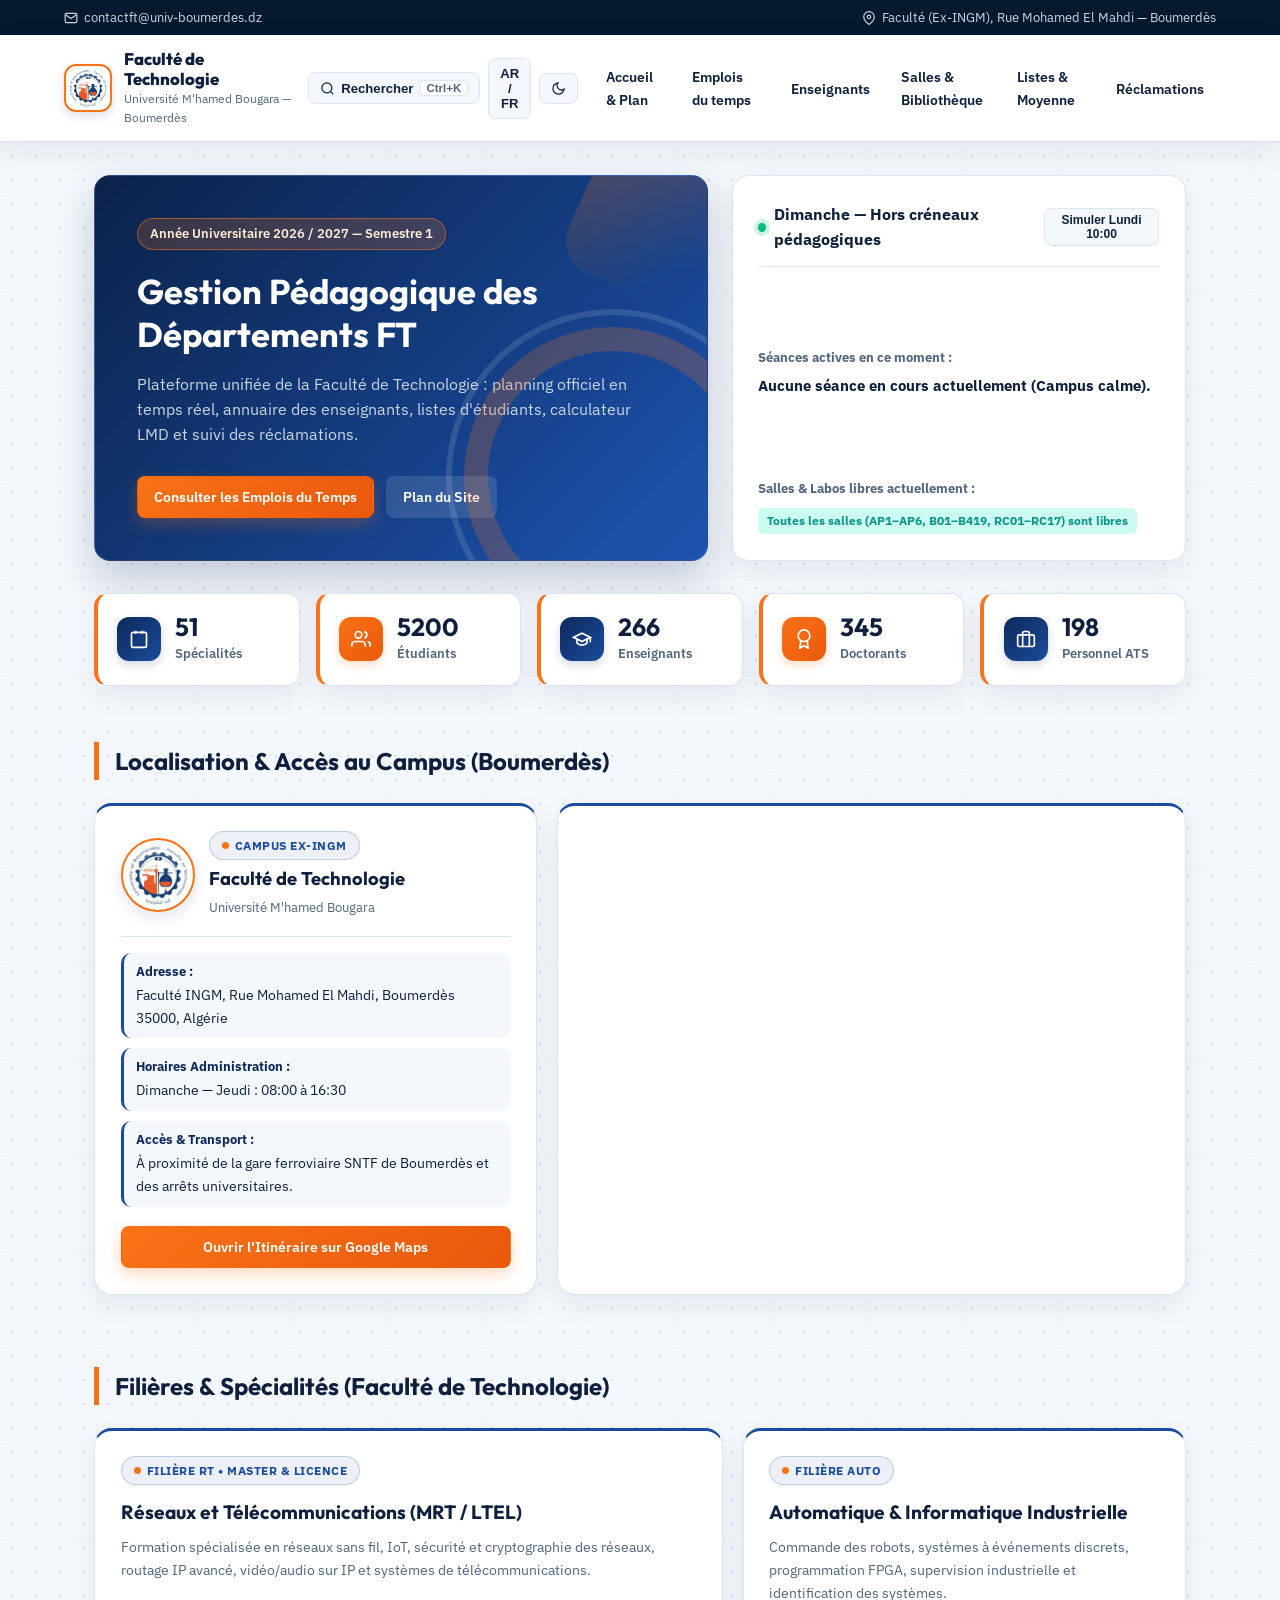
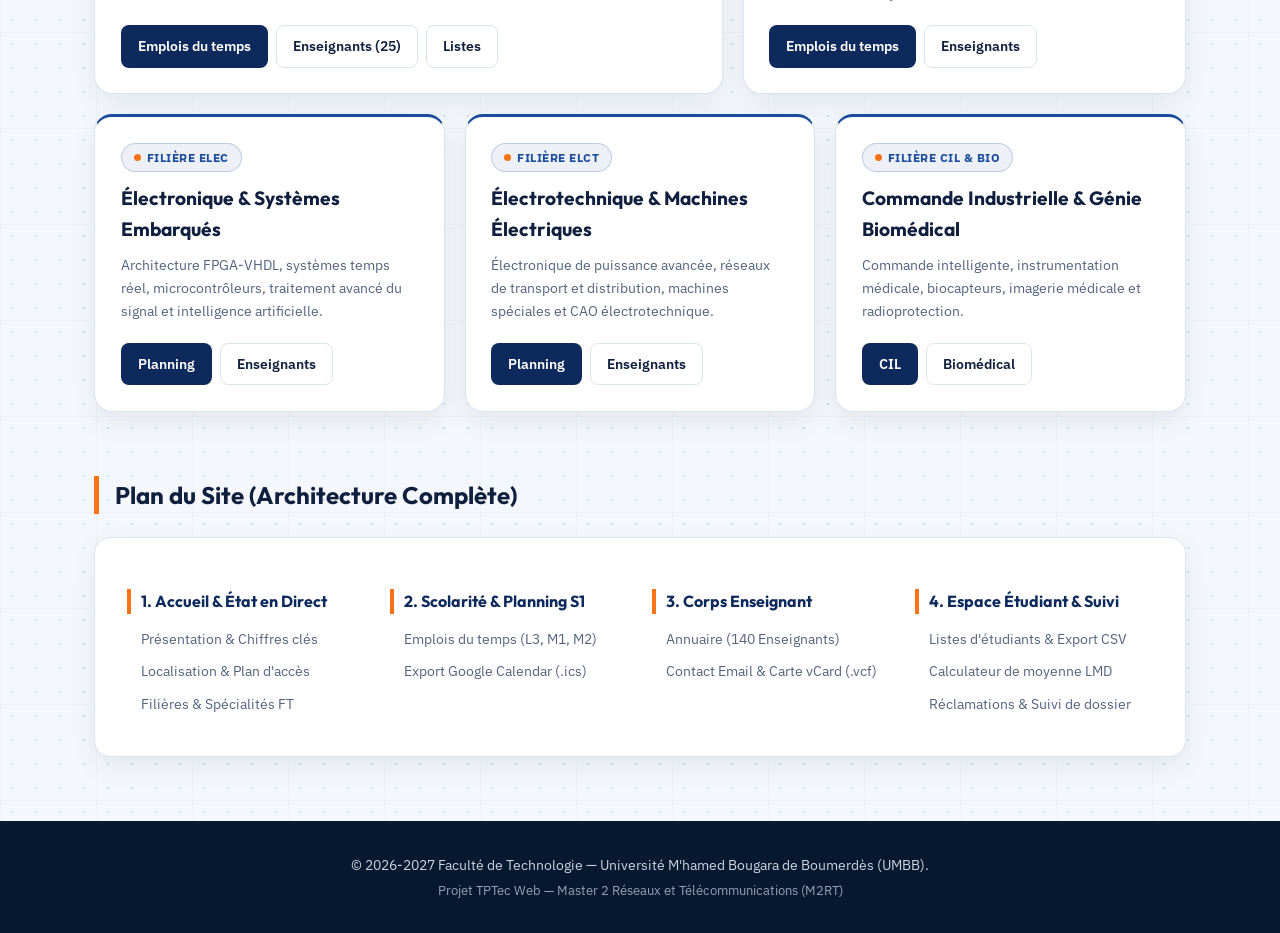
==== index.html @ e0165895 "Add files via upload" ====
<!DOCTYPE html>
<html lang="fr" dir="ltr">
<head>
    <meta charset="UTF-8">
    <meta name="viewport" content="width=device-width, initial-scale=1.0">
    <title>Faculté de Technologie — UMBB | Portail des Départements</title>
    <link rel="stylesheet" href="css/style.css">
    <link rel="icon" type="image/jpeg" href="img/logo-ft.jpg">
</head>
<body>

    <!-- الشريط العلوي -->
    <div class="top-bar">
        <span class="top-bar-item">
            <svg width="14" height="14" viewBox="0 0 24 24" fill="none" stroke="currentColor" stroke-width="2"><path d="M4 4h16c1.1 0 2 .9 2 2v12c0 1.1-.9 2-2 2H4c-1.1 0-2-.9-2-2V6c0-1.1.9-2 2-2z"/><polyline points="22,6 12,13 2,6"/></svg>
            contactft@univ-boumerdes.dz
        </span>
        <span class="top-bar-item">
            <svg width="14" height="14" viewBox="0 0 24 24" fill="none" stroke="currentColor" stroke-width="2"><path d="M21 10c0 7-9 13-9 13s-9-6-9-13a9 9 0 0 1 18 0z"/><circle cx="12" cy="10" r="3"/></svg>
            Faculté (Ex-INGM), Rue Mohamed El Mahdi — Boumerdès
        </span>
    </div>

    <!-- شريط التنقل -->
    <header>
        <nav class="navbar">
            <a href="index.html" class="logo">
                <div class="logo-emblem">
                    <img src="img/logo-ft.jpg" onerror="this.onerror=null;this.src='img/logo-ft.png';" alt="Logo Faculté de Technologie UMBB">
                </div>
                <div class="logo-text-wrap">
                    <span class="logo-title" data-i18n="facultyName">Faculté de Technologie</span>
                    <span class="logo-sub">Université M'hamed Bougara — Boumerdès</span>
                </div>
            </a>

            <div class="nav-actions">
                <button id="openSearchBtn" class="icon-btn" title="Recherche globale">
                    <svg width="15" height="15" viewBox="0 0 24 24" fill="none" stroke="currentColor" stroke-width="2"><circle cx="11" cy="11" r="8"/><line x1="21" y1="21" x2="16.65" y2="16.65"/></svg>
                    <span data-i18n="searchBtn">Rechercher</span>
                    <span class="kbd-hint">Ctrl+K</span>
                </button>
                <button id="langToggle" class="icon-btn">AR / FR</button>
                <button id="themeToggle" class="icon-btn" aria-label="Thème">
                    <svg width="15" height="15" viewBox="0 0 24 24" fill="none" stroke="currentColor" stroke-width="2"><path d="M21 12.79A9 9 0 1 1 11.21 3 7 7 0 0 0 21 12.79z"/></svg>
                </button>
                <button id="burgerBtn" class="burger-btn" aria-label="Menu">
                    <svg width="20" height="20" viewBox="0 0 24 24" fill="none" stroke="currentColor" stroke-width="2"><line x1="3" y1="12" x2="21" y2="12"/><line x1="3" y1="6" x2="21" y2="6"/><line x1="3" y1="18" x2="21" y2="18"/></svg>
                </button>
            </div>

            <ul class="nav-links" id="navLinks">
                <li><a href="index.html">Accueil & Plan</a></li>
                <li><a href="emplois.html">Emplois du temps</a></li>
                <li><a href="enseignants.html">Enseignants</a></li>
                <li><a href="campus.html">Salles & Bibliothèque</a></li>
                <li><a href="etudiants.html">Listes & Moyenne</a></li>
                <li><a href="reclamation.html">Réclamations</a></li>
            </ul>
        </nav>
    </header>

    <!-- الواجهة الرئيسية غير المتماثلة + لوحة القاعات الفارغة والحصص الجارية -->
    <section class="hero-section">
        <div class="hero-main">
            <div>
                <span class="hero-tag" data-i18n="heroYear">Année Universitaire 2026 / 2027 — Semestre 1</span>
                <h1 data-i18n="heroTitle">Gestion Pédagogique des Départements FT</h1>
                <p data-i18n="heroDesc">Plateforme unifiée de la Faculté de Technologie : planning officiel en temps réel, annuaire des enseignants, listes d'étudiants, calculateur LMD et suivi des réclamations.</p>
            </div>
            <div class="hero-cta-group">
                <a href="emplois.html" class="btn btn-accent" data-i18n="ctaSchedule">Consulter les Emplois du Temps</a>
                <a href="#plan-site" class="btn" style="background: rgba(255,255,255,0.12);" data-i18n="ctaSitemap">Plan du Site</a>
            </div>
        </div>

        <!-- لوحة الحالة الذكية المستخرجة من data.js -->
        <aside class="live-panel">
            <div class="live-header">
                <span style="font-weight: 700; display: flex; align-items: center; gap: 8px;">
                    <span class="live-dot"></span>
                    <span id="liveTimeLabel">État du Campus en Direct</span>
                </span>
                <button id="simulateTimeBtn" class="icon-btn" style="font-size: 0.75rem; padding: 4px 8px;">Simuler Lundi 10:00</button>
            </div>

            <div>
                <span style="font-size: 0.8rem; color: var(--text-muted); font-weight: 700;" data-i18n="liveActiveClasses">Séances actives en ce moment :</span>
                <p id="activeClassesSummary" style="font-weight: 700; font-size: 0.95rem; margin-top: 3px;">Chargement...</p>
            </div>

            <div>
                <span style="font-size: 0.8rem; color: var(--text-muted); font-weight: 700;" data-i18n="liveFreeRooms">Salles & Labos libres actuellement :</span>
                <div class="live-rooms-list" id="freeRoomsContainer"></div>
            </div>
        </aside>
    </section>

    <!-- إحصائيات الكلية بعدّاد تصاعدي -->
    <section class="stats-grid">
        <div class="stat-card">
            <div class="stat-icon"><svg width="20" height="20" viewBox="0 0 24 24" fill="none" stroke="currentColor" stroke-width="2"><rect x="3" y="4" width="18" height="18" rx="2"/><line x1="16" y1="2" x2="16" y2="6"/><line x1="8" y1="2" x2="8" y2="6"/></svg></div>
            <div><h3 class="counter" data-target="51">0</h3><span data-i18n="statSpec">Spécialités</span></div>
        </div>
        <div class="stat-card">
            <div class="stat-icon"><svg width="20" height="20" viewBox="0 0 24 24" fill="none" stroke="currentColor" stroke-width="2"><path d="M17 21v-2a4 4 0 0 0-4-4H5a4 4 0 0 0-4 4v2"/><circle cx="9" cy="7" r="4"/><path d="M23 21v-2a4 4 0 0 0-3-3.87"/><path d="M16 3.13a4 4 0 0 1 0 7.75"/></svg></div>
            <div><h3 class="counter" data-target="5200">0</h3><span data-i18n="statStud">Étudiants</span></div>
        </div>
        <div class="stat-card">
            <div class="stat-icon"><svg width="20" height="20" viewBox="0 0 24 24" fill="none" stroke="currentColor" stroke-width="2"><path d="M22 10v6M2 10l10-5 10 5-10 5z"/><path d="M6 12v5c3 3 9 3 12 0v-5"/></svg></div>
            <div><h3 class="counter" data-target="266">0</h3><span data-i18n="statProf">Enseignants</span></div>
        </div>
        <div class="stat-card">
            <div class="stat-icon"><svg width="20" height="20" viewBox="0 0 24 24" fill="none" stroke="currentColor" stroke-width="2"><circle cx="12" cy="8" r="7"/><polyline points="8.21 13.89 7 23 12 20 17 23 15.79 13.88"/></svg></div>
            <div><h3 class="counter" data-target="345">0</h3><span data-i18n="statDoc">Doctorants</span></div>
        </div>
        <div class="stat-card">
            <div class="stat-icon"><svg width="20" height="20" viewBox="0 0 24 24" fill="none" stroke="currentColor" stroke-width="2"><rect x="2" y="7" width="20" height="14" rx="2"/><path d="M16 21V5a2 2 0 0 0-2-2h-4a2 2 0 0 0-2 2v16"/></svg></div>
            <div><h3 class="counter" data-target="198">0</h3><span data-i18n="statAts">Personnel ATS</span></div>
        </div>
    </section>

    <!-- الحاوية الرئيسية المنظمة -->
    <main class="container" id="departements" style="margin-top: 3.5rem;">

        <!-- 1. قسم الموقع الجغرافي والخريطة التفاعلية للكلية -->
        <h2 class="section-title" id="localisation">
            <span>Localisation & Accès au Campus (Boumerdès)</span>
        </h2>

        <div class="bento-grid campus-location-grid" style="margin-bottom: 4.5rem;">
            <!-- بطاقة الهوية والعنوان الرسمي -->
            <div class="bento-card span-5 campus-info-card">
                <div>
                    <div class="campus-brand-header">
                        <img src="img/logo-ft.jpg" onerror="this.onerror=null;this.src='img/logo-ft.png';" alt="Emblème FT UMBB" class="campus-official-crest">
                        <div>
                            <span class="dept-code" style="margin-bottom: 4px;">CAMPUS EX-INGM</span>
                            <h3 style="margin: 0; font-size: 1.15rem;">Faculté de Technologie</h3>
                            <span style="font-size: 0.82rem; color: var(--text-muted);">Université M'hamed Bougara</span>
                        </div>
                    </div>

                    <div class="campus-details-list">
                        <div class="campus-detail-item">
                            <strong>Adresse :</strong>
                            <span>Faculté INGM, Rue Mohamed El Mahdi, Boumerdès 35000, Algérie</span>
                        </div>
                        <div class="campus-detail-item">
                            <strong>Horaires Administration :</strong>
                            <span>Dimanche — Jeudi : 08:00 à 16:30</span>
                        </div>
                        <div class="campus-detail-item">
                            <strong>Accès & Transport :</strong>
                            <span>À proximité de la gare ferroviaire SNTF de Boumerdès et des arrêts universitaires.</span>
                        </div>
                    </div>
                </div>

                <div class="card-actions" style="margin-top: 1.2rem;">
                    <a href="https://www.google.com/maps/search/?api=1&query=Facult%C3%A9+ingm%2C+Rue+Mohamed+El+Mahdi%2C+Boumerd%C3%A8s" target="_blank" rel="noopener" class="btn btn-accent" style="width: 100%;">
                        Ouvrir l'Itinéraire sur Google Maps
                    </a>
                </div>
            </div>

            <!-- الخريطة التفاعلية المدمجة -->
            <div class="bento-card span-7 map-card-container">
                <iframe
                    class="campus-map-iframe"
                    title="Carte Google Maps - Faculté de Technologie UMBB"
                    src="https://maps.google.com/maps?q=Facult%C3%A9%20ingm%2C%20Rue%20Mohamed%20El%20Mahdi%2C%20Boumerd%C3%A8s&t=&z=16&ie=UTF8&iwloc=&output=embed"
                    loading="lazy"
                    referrerpolicy="no-referrer-when-downgrade">
                </iframe>
            </div>
        </div>

        <!-- 2. تخطيط Bento Grid للتخصصات (تم إصلاح التكرار والمسافات) -->
        <h2 class="section-title" data-i18n="deptSectionTitle" style="margin-top: 1rem;">
            <span>Filières & Spécialités (Département Génie Électrique)</span>
        </h2>

        <div class="bento-grid" style="margin-bottom: 4rem;">
            <article class="bento-card span-7">
                <div>
                    <span class="dept-code">FILIÈRE RT • MASTER & LICENCE</span>
                    <h3>Réseaux et Télécommunications (MRT / LTEL)</h3>
                    <p>Formation spécialisée en réseaux sans fil, IoT, sécurité et cryptographie des réseaux, routage IP avancé, vidéo/audio sur IP et systèmes de télécommunications.</p>
                </div>
                <div class="card-actions">
                    <a href="emplois.html?dept=RT" class="btn">Emplois du temps</a>
                    <a href="enseignants.html?dept=RT" class="btn btn-outline">Enseignants (25)</a>
                    <a href="etudiants.html?dept=RT" class="btn btn-outline">Listes</a>
                </div>
            </article>

            <article class="bento-card span-5">
                <div>
                    <span class="dept-code">FILIÈRE AUTO</span>
                    <h3>Automatique & Informatique Industrielle</h3>
                    <p>Commande des robots, systèmes à événements discrets, programmation FPGA, supervision industrielle et identification des systèmes.</p>
                </div>
                <div class="card-actions">
                    <a href="emplois.html?dept=AUTO" class="btn">Emplois du temps</a>
                    <a href="enseignants.html?dept=AUTO" class="btn btn-outline">Enseignants</a>
                </div>
            </article>

            <article class="bento-card span-4">
                <div>
                    <span class="dept-code">FILIÈRE ELEC</span>
                    <h3>Électronique & Systèmes Embarqués</h3>
                    <p>Architecture FPGA-VHDL, systèmes temps réel, microcontrôleurs, traitement avancé du signal et intelligence artificielle.</p>
                </div>
                <div class="card-actions">
                    <a href="emplois.html?dept=ELEC" class="btn">Planning</a>
                    <a href="enseignants.html?dept=ELEC" class="btn btn-outline">Enseignants</a>
                </div>
            </article>

            <article class="bento-card span-4">
                <div>
                    <span class="dept-code">FILIÈRE ELCT</span>
                    <h3>Électrotechnique & Machines Électriques</h3>
                    <p>Électronique de puissance avancée, réseaux de transport et distribution, machines spéciales et CAO électrotechnique.</p>
                </div>
                <div class="card-actions">
                    <a href="emplois.html?dept=ELCT" class="btn">Planning</a>
                    <a href="enseignants.html?dept=ELCT" class="btn btn-outline">Enseignants</a>
                </div>
            </article>

            <article class="bento-card span-4">
                <div>
                    <span class="dept-code">FILIÈRE CIL & BIO</span>
                    <h3>Commande Industrielle & Génie Biomédical</h3>
                    <p>Commande intelligente, instrumentation médicale, biocapteurs, imagerie médicale et radioprotection.</p>
                </div>
                <div class="card-actions">
                    <a href="emplois.html?dept=CIL" class="btn">CIL</a>
                    <a href="emplois.html?dept=BIO" class="btn btn-outline">Biomédical</a>
                </div>
            </article>
        </div>

        <!-- 3. خريطة الموقع Plan du Site -->
        <h2 class="section-title" id="plan-site" style="margin-top: 3.5rem;" data-i18n="sitemapTitle">
            <span>Plan du Site (Architecture Complète)</span>
        </h2>
        <div class="sitemap-box">
            <div class="sitemap-tree">
                <div class="sitemap-col">
                    <h4>1. Accueil & État en Direct</h4>
                    <ul>
                        <li><a href="index.html">Présentation & Chiffres clés</a></li>
                        <li><a href="#localisation">Localisation & Plan d'accès</a></li>
                        <li><a href="#departements">Filières & Spécialités FT</a></li>
                    </ul>
                </div>
                <div class="sitemap-col">
                    <h4>2. Scolarité & Planning S1</h4>
                    <ul>
                        <li><a href="emplois.html">Emplois du temps (L3, M1, M2)</a></li>
                        <li><a href="emplois.html">Export Google Calendar (.ics)</a></li>
                    </ul>
                </div>
                <div class="sitemap-col">
                    <h4>3. Corps Enseignant</h4>
                    <ul>
                        <li><a href="enseignants.html">Annuaire (140 Enseignants)</a></li>
                        <li><a href="enseignants.html">Contact Email & Carte vCard (.vcf)</a></li>
                    </ul>
                </div>
                <div class="sitemap-col">
                    <h4>4. Espace Étudiant & Suivi</h4>
                    <ul>
                        <li><a href="etudiants.html">Listes d'étudiants & Export CSV</a></li>
                        <li><a href="etudiants.html#calculateur">Calculateur de moyenne LMD</a></li>
                        <li><a href="reclamation.html">Réclamations & Suivi de dossier</a></li>
                    </ul>
                </div>
            </div>
        </div>
    </main>

    <!-- نافذة البحث الشامل Ctrl+K -->
    <div class="cmd-overlay" id="cmdOverlay">
        <div class="cmd-modal">
            <div class="cmd-input-wrap">
                <svg width="18" height="18" viewBox="0 0 24 24" fill="none" stroke="currentColor" stroke-width="2"><circle cx="11" cy="11" r="8"/><line x1="21" y1="21" x2="16.65" y2="16.65"/></svg>
                <input type="text" id="cmdInput" placeholder="Rechercher un enseignant, un module (ex: TECHNO-WEB) ou une salle (ex: AP4)...">
                <button id="closeCmdBtn" class="icon-btn" style="padding: 3px 8px;">ESC</button>
            </div>
            <div class="cmd-results" id="cmdResults"></div>
        </div>
    </div>

    <footer>
        <p>© 2026-2027 Faculté de Technologie — Université M'hamed Bougara de Boumerdès (UMBB).</p>
        <p style="font-size: 0.82rem; margin-top: 4px; color: #94a3b8;">Projet TPTec Web — Master 2 Réseaux et Télécommunications (M2RT)</p>
    </footer>

    <script src="js/data.js"></script>
    <script src="js/main.js"></script>
</body>
</html>
---- css/style.css ----
@import url('https://fonts.googleapis.com/css2?family=Cairo:wght@500;600;700;800&family=IBM+Plex+Sans:wght@400;500;600;700&family=Outfit:wght@600;700;800&display=swap');

:root {
    --primary: #0e2a5c;          /* أزرق أكاديمي عميق مستلهم من غلاف التقرير */
    --primary-mid: #1a4b9c;      /* أزرق تقني متوسط للتفاعلات */
    --accent: #f97316;           /* برتقالي حيوي للشارات والأزرار */
    --accent-dark: #ea580c;      /* برتقالي داكن عند التمرير */
    --accent-soft: rgba(249, 115, 22, 0.12);
    --blue-soft: rgba(26, 75, 156, 0.08);
    --bg: #f4f7fb;
    --surface: #ffffff;
    --text: #0f1f3d;
    --text-muted: #526480;
    --border: #dce4f0;
    --success: #0d9488;
    --success-bg: #ccfbf1;
    --danger: #dc2626;
    --danger-bg: #fee2e2;
    --shadow: 0 10px 28px rgba(14, 42, 92, 0.07);
    --radius: 16px;
}

[data-theme="dark"] {
    --primary: #173b7a;
    --primary-mid: #2557b0;
    --accent: #fb923c;
    --accent-dark: #f97316;
    --accent-soft: rgba(251, 146, 60, 0.16);
    --blue-soft: rgba(59, 130, 246, 0.14);
    --bg: #091224;
    --surface: #111d35;
    --text: #eef3fb;
    --text-muted: #94a6c4;
    --border: #203354;
    --success: #2dd4bf;
    --success-bg: rgba(45, 212, 191, 0.15);
    --danger: #f87171;
    --danger-bg: rgba(248, 113, 113, 0.15);
    --shadow: 0 10px 30px rgba(0, 0, 0, 0.4);
}

* {
    margin: 0;
    padding: 0;
    box-sizing: border-box;
}

body {
    font-family: 'IBM Plex Sans', sans-serif;
    background-color: var(--bg);
    color: var(--text);
    line-height: 1.6;
    /* زخرفة هندسية خفيفة في الخلفية */
    background-image: radial-gradient(var(--border) 1px, transparent 1px);
    background-size: 22px 22px;
    transition: background-color 0.25s, color 0.25s;
}

[dir="rtl"] body {
    font-family: 'Cairo', sans-serif;
}

h1, h2, h3, h4, .logo-title {
    font-family: 'Outfit', 'Cairo', sans-serif;
}

/* الشريط العلوي */
.top-bar {
    background: #071930;
    color: #cbd5e1;
    font-size: 0.82rem;
    padding: 0.45rem 5%;
    display: flex;
    justify-content: space-between;
    align-items: center;
    flex-wrap: wrap;
    gap: 10px;
}

.top-bar-item {
    display: inline-flex;
    align-items: center;
    gap: 6px;
}

/* الهيدر وشريط التنقل */
header {
    background: var(--surface);
    box-shadow: var(--shadow);
    position: sticky;
    top: 0;
    z-index: 1000;
    border-bottom: 2px solid var(--border);
}

.navbar {
    display: flex;
    justify-content: space-between;
    align-items: center;
    padding: 0.85rem 5%;
    gap: 1rem;
}

.logo {
    display: flex;
    align-items: center;
    gap: 12px;
    text-decoration: none;
    color: var(--text);
}

.logo-emblem {
    width: 42px;
    height: 42px;
    background: var(--primary);
    color: var(--accent);
    border-radius: 10px;
    display: flex;
    align-items: center;
    justify-content: center;
    border: 1px solid var(--accent);
    flex-shrink: 0;
}

.logo-text-wrap {
    display: flex;
    flex-direction: column;
}

.logo-title {
    font-weight: 800;
    font-size: 1.05rem;
    line-height: 1.2;
}

.logo-sub {
    font-size: 0.75rem;
    color: var(--text-muted);
}

.nav-links {
    display: flex;
    list-style: none;
    gap: 0.4rem;
    align-items: center;
}

.nav-links a {
    text-decoration: none;
    color: var(--text);
    font-weight: 600;
    font-size: 0.9rem;
    padding: 7px 12px;
    border-radius: 8px;
    transition: 0.2s;
    display: inline-flex;
    align-items: center;
    gap: 6px;
}

.nav-links a:hover, .nav-links a.active {
    background: var(--primary);
    color: #ffffff;
}

.nav-actions {
    display: flex;
    align-items: center;
    gap: 8px;
}

.icon-btn {
    background: var(--bg);
    border: 1px solid var(--border);
    color: var(--text);
    padding: 7px 11px;
    border-radius: 8px;
    cursor: pointer;
    font-weight: 600;
    font-size: 0.82rem;
    display: inline-flex;
    align-items: center;
    gap: 6px;
    transition: 0.2s;
}

.icon-btn:hover {
    border-color: var(--accent);
}

.kbd-hint {
    background: var(--surface);
    border: 1px solid var(--border);
    padding: 1px 6px;
    border-radius: 4px;
    font-size: 0.72rem;
    color: var(--text-muted);
}

.burger-btn {
    display: none;
    background: var(--bg);
    border: 1px solid var(--border);
    color: var(--text);
    padding: 8px;
    border-radius: 8px;
    cursor: pointer;
}

/* الواجهة الرئيسية Split Hero */
.hero-section {
    max-width: 1220px;
    margin: 2rem auto;
    padding: 0 5%;
    display: grid;
    grid-template-columns: 1.35fr 1fr;
    gap: 1.5rem;
    align-items: stretch;
}

.hero-main {
    background: var(--primary);
    color: #ffffff;
    border-radius: var(--radius);
    padding: 2.6rem;
    position: relative;
    overflow: hidden;
    display: flex;
    flex-direction: column;
    justify-content: space-between;
    border: 1px solid rgba(255, 255, 255, 0.08);
}

.hero-main::after {
    content: "";
    position: absolute;
    inset-inline-end: -60px;
    bottom: -60px;
    width: 260px;
    height: 260px;
    border: 28px solid rgba(197, 155, 39, 0.12);
    border-radius: 50%;
    pointer-events: none;
}

.hero-tag {
    display: inline-flex;
    align-items: center;
    gap: 6px;
    background: rgba(255, 255, 255, 0.1);
    color: #f8fafc;
    padding: 5px 12px;
    border-radius: 999px;
    font-size: 0.8rem;
    font-weight: 600;
    width: fit-content;
    margin-bottom: 1.2rem;
}

.hero-main h1 {
    font-size: 2.15rem;
    line-height: 1.25;
    margin-bottom: 1rem;
}

.hero-main p {
    color: #cbd5e1;
    font-size: 0.98rem;
    margin-bottom: 1.8rem;
    max-width: 560px;
}

.hero-cta-group {
    display: flex;
    gap: 12px;
    flex-wrap: wrap;
}

/* بطاقة الحالة المباشرة في الواجهة */
.live-panel {
    background: var(--surface);
    border: 1px solid var(--border);
    border-radius: var(--radius);
    padding: 1.6rem;
    box-shadow: var(--shadow);
    display: flex;
    flex-direction: column;
    justify-content: space-between;
    gap: 1rem;
}

.live-header {
    display: flex;
    justify-content: space-between;
    align-items: center;
    border-bottom: 1px solid var(--border);
    padding-bottom: 0.8rem;
}

.live-dot {
    width: 9px;
    height: 9px;
    background: #10b981;
    border-radius: 50%;
    display: inline-block;
    box-shadow: 0 0 0 4px rgba(16, 185, 129, 0.2);
}

.live-rooms-list {
    display: flex;
    flex-wrap: wrap;
    gap: 6px;
    margin-top: 8px;
}

.room-chip {
    background: var(--success-bg);
    color: var(--success);
    font-size: 0.78rem;
    font-weight: 700;
    padding: 3px 9px;
    border-radius: 6px;
}

/* شريط الإحصائيات */
.stats-grid {
    display: grid;
    grid-template-columns: repeat(5, 1fr);
    gap: 1rem;
    max-width: 1220px;
    margin: 0 auto 3rem;
    padding: 0 5%;
}

.stat-card {
    background: var(--surface);
    padding: 1.2rem;
    border-radius: var(--radius);
    border: 1px solid var(--border);
    box-shadow: var(--shadow);
    display: flex;
    align-items: center;
    gap: 14px;
}

.stat-icon {
    width: 44px;
    height: 44px;
    border-radius: 10px;
    background: var(--accent-soft);
    color: var(--accent);
    display: flex;
    align-items: center;
    justify-content: center;
    flex-shrink: 0;
}

.stat-card h3 {
    font-size: 1.55rem;
    line-height: 1.1;
}

.stat-card span {
    color: var(--text-muted);
    font-size: 0.82rem;
    font-weight: 600;
}

/* تخطيط Bento Grid للأقسام (أحجام غير متطابقة) */
.container {
    max-width: 1220px;
    margin: 0 auto 3.5rem;
    padding: 0 5%;
}

.section-title {
    font-size: 1.5rem;
    margin-bottom: 1.4rem;
    display: flex;
    justify-content: space-between;
    align-items: center;
    flex-wrap: wrap;
    gap: 10px;
}

.bento-grid {
    display: grid;
    grid-template-columns: repeat(12, 1fr);
    gap: 1.25rem;
}

.bento-card {
    background: var(--surface);
    border: 1px solid var(--border);
    border-radius: var(--radius);
    padding: 1.6rem;
    box-shadow: var(--shadow);
    display: flex;
    flex-direction: column;
    justify-content: space-between;
    transition: transform 0.2s, border-color 0.2s;
}

.bento-card:hover {
    transform: translateY(-3px);
    border-color: var(--accent);
}

.span-7 { grid-column: span 7; }
.span-5 { grid-column: span 5; }
.span-4 { grid-column: span 4; }
.span-6 { grid-column: span 6; }

.dept-code {
    display: inline-block;
    font-size: 0.75rem;
    font-weight: 800;
    letter-spacing: 0.5px;
    color: var(--accent);
    background: var(--accent-soft);
    padding: 3px 10px;
    border-radius: 6px;
    margin-bottom: 0.7rem;
    width: fit-content;
}

.bento-card h3 {
    font-size: 1.2rem;
    margin-bottom: 0.5rem;
}

.bento-card p {
    color: var(--text-muted);
    font-size: 0.9rem;
    margin-bottom: 1.3rem;
}

.card-actions {
    display: flex;
    gap: 8px;
    flex-wrap: wrap;
}

/* الأزرار */
.btn {
    display: inline-flex;
    align-items: center;
    justify-content: center;
    gap: 7px;
    background: var(--primary);
    color: #ffffff;
    padding: 9px 16px;
    border-radius: 8px;
    text-decoration: none;
    font-size: 0.88rem;
    font-weight: 600;
    border: 1px solid transparent;
    cursor: pointer;
    transition: 0.2s;
}

.btn:hover {
    background: var(--primary-mid);
}

.btn-accent {
    background: var(--accent);
    color: #071930;
}

.btn-accent:hover {
    filter: brightness(1.06);
}

.btn-outline {
    background: transparent;
    border-color: var(--border);
    color: var(--text);
}

.btn-outline:hover {
    border-color: var(--primary);
    background: var(--bg);
}

/* خريطة الموقع Plan du Site */
.sitemap-box {
    background: var(--surface);
    border-radius: var(--radius);
    padding: 2rem;
    border: 1px solid var(--border);
    box-shadow: var(--shadow);
}

.sitemap-tree {
    display: grid;
    grid-template-columns: repeat(auto-fit, minmax(220px, 1fr));
    gap: 1.5rem;
    margin-top: 1.2rem;
}

.sitemap-col h4 {
    margin-bottom: 0.7rem;
    border-inline-start: 3px solid var(--accent);
    padding-inline-start: 10px;
}

.sitemap-col ul {
    list-style: none;
    padding-inline-start: 14px;
}

.sitemap-col li {
    margin-bottom: 0.45rem;
}

.sitemap-col a {
    color: var(--text-muted);
    text-decoration: none;
    font-size: 0.9rem;
}

.sitemap-col a:hover {
    color: var(--text);
    text-decoration: underline;
}

/* الجداول وشريط التحكم */
.controls-bar {
    background: var(--surface);
    padding: 1.2rem;
    border-radius: var(--radius);
    border: 1px solid var(--border);
    box-shadow: var(--shadow);
    display: flex;
    gap: 1rem;
    flex-wrap: wrap;
    align-items: flex-end;
    margin-bottom: 1.8rem;
}

.control-group {
    display: flex;
    flex-direction: column;
    gap: 5px;
    flex: 1;
    min-width: 210px;
}

.control-group label {
    font-size: 0.82rem;
    font-weight: 700;
    color: var(--text-muted);
}

.control-group select,
.control-group input,
.control-group textarea {
    padding: 10px 12px;
    border: 1px solid var(--border);
    border-radius: 8px;
    background: var(--bg);
    color: var(--text);
    font-size: 0.92rem;
    font-family: inherit;
    outline: none;
}

.control-group select:focus,
.control-group input:focus,
.control-group textarea:focus {
    border-color: var(--accent);
}

.table-responsive {
    overflow-x: auto;
    background: var(--surface);
    border-radius: var(--radius);
    box-shadow: var(--shadow);
    border: 1px solid var(--border);
}

.timetable {
    width: 100%;
    border-collapse: collapse;
    min-width: 860px;
    text-align: center;
}

.timetable th {
    background: var(--primary);
    color: #ffffff;
    padding: 13px 10px;
    font-size: 0.85rem;
    border: 1px solid rgba(255, 255, 255, 0.12);
}

.timetable td {
    padding: 10px 8px;
    border: 1px solid var(--border);
    vertical-align: middle;
    font-size: 0.85rem;
}

.timetable td.day-col {
    background: var(--bg);
    font-weight: 700;
    width: 110px;
}

.slot-box {
    padding: 8px;
    border-radius: 8px;
    background: var(--bg);
    border: 1px solid transparent;
}

.slot-live {
    border: 2px solid #10b981 !important;
    background: rgba(16, 185, 129, 0.08) !important;
    position: relative;
}

.live-pill {
    display: inline-block;
    background: #10b981;
    color: #fff;
    font-size: 0.68rem;
    font-weight: 800;
    padding: 1px 6px;
    border-radius: 4px;
    margin-bottom: 3px;
}

.slot-title {
    font-weight: 700;
    display: block;
    margin-bottom: 3px;
}

.slot-meta {
    font-size: 0.78rem;
    color: var(--text-muted);
    display: block;
}

.badge {
    display: inline-block;
    padding: 2px 8px;
    border-radius: 4px;
    font-size: 0.72rem;
    font-weight: 700;
    margin-top: 4px;
}

.badge-cours { background: #dbeafe; color: #1e40af; }
.badge-td { background: #fef3c7; color: #92400e; }
.badge-tp { background: #dcfce7; color: #166534; }

/* بطاقات الأساتذة */
.dept-grid {
    display: grid;
    grid-template-columns: repeat(auto-fit, minmax(300px, 1fr));
    gap: 1.25rem;
}

.card {
    background: var(--surface);
    border: 1px solid var(--border);
    border-radius: var(--radius);
    padding: 1.4rem;
    box-shadow: var(--shadow);
}

.teacher-card {
    display: flex;
    flex-direction: column;
    justify-content: space-between;
}

.teacher-header {
    display: flex;
    align-items: center;
    justify-content: space-between;
    gap: 10px;
    margin-bottom: 0.9rem;
}

.teacher-id {
    display: flex;
    align-items: center;
    gap: 11px;
}

.avatar {
    width: 44px;
    height: 44px;
    border-radius: 10px;
    background: var(--primary);
    color: var(--accent);
    display: flex;
    align-items: center;
    justify-content: center;
    font-weight: 800;
    font-size: 1rem;
    flex-shrink: 0;
}

.status-badge {
    font-size: 0.72rem;
    font-weight: 700;
    padding: 3px 8px;
    border-radius: 999px;
    white-space: nowrap;
}

.status-free { background: var(--success-bg); color: var(--success); }
.status-busy { background: var(--danger-bg); color: var(--danger); }

.teacher-actions {
    display: flex;
    gap: 6px;
    margin-top: 1rem;
    flex-wrap: wrap;
}

.teacher-actions .btn {
    flex: 1;
    font-size: 0.8rem;
    padding: 7px 9px;
}

/* نافذة البحث الشامل Ctrl+K */
.cmd-overlay {
    position: fixed;
    inset: 0;
    background: rgba(7, 25, 48, 0.65);
    backdrop-filter: blur(4px);
    z-index: 2000;
    display: none;
    align-items: flex-start;
    justify-content: center;
    padding-top: 10vh;
}

.cmd-overlay.open {
    display: flex;
}

.cmd-modal {
    background: var(--surface);
    width: 92%;
    max-width: 600px;
    border-radius: var(--radius);
    border: 1px solid var(--border);
    box-shadow: 0 20px 50px rgba(0, 0, 0, 0.35);
    overflow: hidden;
}

.cmd-input-wrap {
    display: flex;
    align-items: center;
    gap: 10px;
    padding: 14px 18px;
    border-bottom: 1px solid var(--border);
}

.cmd-input-wrap input {
    width: 100%;
    border: none;
    background: transparent;
    color: var(--text);
    font-size: 1rem;
    outline: none;
}

.cmd-results {
    max-height: 360px;
    overflow-y: auto;
    padding: 10px;
}

.cmd-item {
    display: flex;
    justify-content: space-between;
    align-items: center;
    padding: 10px 12px;
    border-radius: 8px;
    text-decoration: none;
    color: var(--text);
    gap: 10px;
}

.cmd-item:hover {
    background: var(--bg);
}

footer {
    background: #071930;
    color: #cbd5e1;
    text-align: center;
    padding: 2rem 5%;
    margin-top: 4rem;
    font-size: 0.9rem;
}

@media (max-width: 960px) {
    .hero-section { grid-template-columns: 1fr; }
    .stats-grid { grid-template-columns: repeat(2, 1fr); }
    .span-7, .span-5, .span-4, .span-6 { grid-column: span 12; }
    .burger-btn { display: inline-flex; }
    .nav-links {
        display: none;
        width: 100%;
        flex-direction: column;
        align-items: stretch;
        padding-top: 10px;
        border-top: 1px solid var(--border);
    }
    .nav-links.show { display: flex; }
}

@media print {
    header, .top-bar, .controls-bar, footer, .no-print { display: none !important; }
    body { background: #fff !important; color: #000 !important; }
}

/* تخطيط الساعات والقاعات الذكية */
.campus-tabs {
    display: flex;
    gap: 10px;
    margin-bottom: 1.8rem;
    flex-wrap: wrap;
}

.tab-btn {
    padding: 10px 18px;
    border-radius: 10px;
    border: 1px solid var(--border);
    background: var(--surface);
    color: var(--text);
    font-weight: 700;
    cursor: pointer;
    transition: 0.2s;
}

.tab-btn.active {
    background: var(--primary);
    color: #fff;
    border-color: var(--primary);
}

.room-result-card {
    background: var(--surface);
    border: 1px solid var(--border);
    border-inline-start: 4px solid var(--success);
    border-radius: 10px;
    padding: 1.1rem;
    display: flex;
    justify-content: space-between;
    align-items: center;
    box-shadow: var(--shadow);
}

/* المكتبة الذكية - تصميم المدرج / الملعب (Stadium View) */
.library-banner {
    background: var(--surface);
    border: 1px solid var(--border);
    border-radius: var(--radius);
    padding: 1.4rem;
    margin-bottom: 1.5rem;
    display: flex;
    justify-content: space-between;
    align-items: center;
    flex-wrap: wrap;
    gap: 1rem;
    box-shadow: var(--shadow);
}

.account-bar {
    background: var(--primary);
    color: #fff;
    border-radius: var(--radius);
    padding: 1.2rem 1.5rem;
    margin-bottom: 1.8rem;
    display: flex;
    justify-content: space-between;
    align-items: center;
    flex-wrap: wrap;
    gap: 1rem;
}

.account-bar input {
    padding: 8px 12px;
    border-radius: 8px;
    border: 1px solid rgba(255,255,255,0.2);
    background: rgba(255,255,255,0.1);
    color: #fff;
    outline: none;
}

.account-bar input::placeholder {
    color: #cbd5e1;
}

.stadium-arena {
    background: var(--surface);
    border: 1px solid var(--border);
    border-radius: 24px;
    padding: 2rem 1.5rem;
    box-shadow: var(--shadow);
    text-align: center;
}

.stadium-stage {
    max-width: 420px;
    margin: 0 auto 2rem;
    padding: 10px 20px;
    background: var(--bg);
    border: 2px dashed var(--accent);
    border-radius: 0 0 40px 40px;
    font-weight: 700;
    font-size: 0.85rem;
    color: var(--text-muted);
}

.stadium-tier {
    margin-bottom: 1.8rem;
}

.tier-label {
    font-size: 0.8rem;
    font-weight: 700;
    color: var(--text-muted);
    margin-bottom: 0.8rem;
    text-transform: uppercase;
    letter-spacing: 0.6px;
}

.seats-arc {
    display: flex;
    justify-content: center;
    flex-wrap: wrap;
    gap: 12px;
    max-width: 900px;
    margin: 0 auto;
}

.seat-pod {
    width: 96px;
    padding: 10px 6px;
    border-radius: 12px;
    border: 2px solid var(--border);
    background: var(--bg);
    cursor: pointer;
    transition: transform 0.18s, border-color 0.18s;
    display: flex;
    flex-direction: column;
    align-items: center;
    gap: 4px;
}

.seat-pod:hover {
    transform: translateY(-3px);
}

.seat-pod.free {
    border-color: #10b981;
    background: rgba(16, 185, 129, 0.08);
}

.seat-pod.occupied {
    border-color: #ef4444;
    background: rgba(239, 68, 68, 0.08);
}

.seat-pod.mine {
    border-color: var(--accent);
    background: var(--accent-soft);
    box-shadow: 0 0 0 3px rgba(197, 155, 39, 0.25);
}

.seat-code {
    font-weight: 800;
    font-size: 0.9rem;
}

.seat-state {
    font-size: 0.7rem;
    font-weight: 700;
}

/* إشعار التحقق كل 30 دقيقة */
.ping-toast {
    position: fixed;
    bottom: 24px;
    inset-inline-end: 24px;
    max-width: 380px;
    background: var(--surface);
    border: 2px solid var(--accent);
    border-radius: var(--radius);
    padding: 1.3rem;
    box-shadow: 0 18px 40px rgba(0,0,0,0.35);
    z-index: 3000;
    display: none;
}

.ping-toast.show {
    display: block;
    animation: slideUp 0.25s ease-out;
}

@keyframes slideUp {
    from { transform: translateY(20px); opacity: 0; }
    to { transform: translateY(0); opacity: 1; }
}

/* =========================================================
   المخطط المعماري ثلاثي الأبعاد للمكتبة (3D Isometric Plan)
   ========================================================= */
.arch-wrapper {
    background: var(--surface);
    border: 1px solid var(--border);
    border-radius: 20px;
    padding: 1.5rem;
    box-shadow: var(--shadow);
}

.arch-toolbar {
    display: flex;
    justify-content: space-between;
    align-items: center;
    flex-wrap: wrap;
    gap: 12px;
    margin-bottom: 1.2rem;
    padding-bottom: 1rem;
    border-bottom: 1px solid var(--border);
}

.floor-tabs {
    display: flex;
    gap: 8px;
    flex-wrap: wrap;
}

.floor-btn {
    padding: 9px 15px;
    border-radius: 10px;
    border: 1px solid var(--border);
    background: var(--bg);
    color: var(--text);
    font-weight: 700;
    font-size: 0.85rem;
    cursor: pointer;
    display: inline-flex;
    align-items: center;
    gap: 8px;
    transition: 0.2s;
}

.floor-btn.active {
    background: var(--primary);
    color: #fff;
    border-color: var(--primary);
    box-shadow: 0 4px 12px rgba(11, 37, 69, 0.2);
}

.floor-pill {
    font-size: 0.72rem;
    padding: 2px 7px;
    border-radius: 999px;
    background: rgba(255, 255, 255, 0.18);
}

.floor-btn:not(.active) .floor-pill {
    background: var(--surface);
    color: var(--text-muted);
}

.camera-controls {
    display: flex;
    gap: 6px;
    align-items: center;
}

/* مسرح العرض ثلاثي الأبعاد */
.iso-viewport {
    position: relative;
    width: 100%;
    height: 560px;
    border-radius: 16px;
    overflow: hidden;
    background: radial-gradient(circle at 50% 45%, #eaf0f7 0%, #cdd8e6 100%);
    border: 1px solid var(--border);
    display: flex;
    align-items: center;
    justify-content: center;
    perspective: 1500px;
}

[data-theme="dark"] .iso-viewport {
    background: radial-gradient(circle at 50% 45%, #16263e 0%, #09111e 100%);
}

/* الأرضية الخشبية للمبنى */
.iso-building {
    position: relative;
    width: 740px;
    height: 490px;
    transform-style: preserve-3d;
    transition: transform 0.55s cubic-bezier(0.22, 1, 0.36, 1);
    /* نقش باركيه خشبي واقعي */
    background-color: #d8b589;
    background-image:
        repeating-linear-gradient(90deg, rgba(120, 72, 24, 0.14) 0px, rgba(120, 72, 24, 0.14) 2px, transparent 2px, transparent 36px),
        repeating-linear-gradient(0deg, rgba(95, 55, 18, 0.08) 0px, rgba(95, 55, 18, 0.08) 1px, transparent 1px, transparent 90px);
    border: 8px solid #f8fafc;
    box-shadow:
        -18px 22px 0px #94a3b8,
        -28px 36px 45px rgba(7, 25, 48, 0.38);
}

[data-theme="dark"] .iso-building {
    background-color: #8c6d46;
    border-color: #cbd5e1;
    box-shadow:
        -18px 22px 0px #475569,
        -28px 36px 50px rgba(0, 0, 0, 0.65);
}

/* الجدران العلوية واليسرى ثلاثية الأبعاد */
.iso-wall-top {
    position: absolute;
    top: -38px;
    left: -8px;
    width: calc(100% + 16px);
    height: 38px;
    background: linear-gradient(180deg, #ffffff 0%, #e2e8f0 100%);
    transform-origin: bottom;
    transform: rotateX(-90deg);
    border-bottom: 3px solid #94a3b8;
    display: flex;
    justify-content: space-around;
    align-items: center;
    padding: 0 30px;
}

.iso-wall-left {
    position: absolute;
    top: -8px;
    left: -38px;
    width: 38px;
    height: calc(100% + 16px);
    background: linear-gradient(90deg, #e2e8f0 0%, #cbd5e1 100%);
    transform-origin: right;
    transform: rotateY(90deg);
    border-right: 3px solid #94a3b8;
    display: flex;
    flex-direction: column;
    justify-content: space-around;
    align-items: center;
    padding: 30px 0;
}

.wall-window-h {
    width: 68px;
    height: 16px;
    background: linear-gradient(180deg, #bae6fd, #7dd3fc);
    border: 2px solid #475569;
    border-radius: 2px;
}

.wall-window-v {
    width: 16px;
    height: 64px;
    background: linear-gradient(90deg, #bae6fd, #7dd3fc);
    border: 2px solid #475569;
    border-radius: 2px;
}

/* ملصقات المناطق المعمارية (مثل الملصقات الصفراء في الصورة) */
.zone-tag {
    position: absolute;
    background: #fef08a;
    color: #1e293b;
    border: 1.5px solid #ca8a04;
    padding: 4px 10px;
    font-size: 0.74rem;
    font-weight: 800;
    border-radius: 4px;
    box-shadow: 0 6px 14px rgba(0, 0, 0, 0.22);
    transform: translateZ(26px);
    pointer-events: none;
    white-space: nowrap;
    z-index: 20;
}

/* رفوف الكتب ثلاثية الأبعاد */
.iso-bookshelf {
    position: absolute;
    background: #475569;
    border: 2px solid #1e293b;
    transform: translateZ(16px);
    box-shadow: -5px 6px 0 #1e293b, -8px 10px 12px rgba(0,0,0,0.28);
    display: flex;
    align-items: center;
    justify-content: center;
    color: #f8fafc;
    font-size: 0.62rem;
    font-weight: 700;
    letter-spacing: 0.5px;
}

/* الدرج / السلالم */
.iso-stairs {
    position: absolute;
    right: 22px;
    bottom: 22px;
    width: 115px;
    height: 82px;
    background: repeating-linear-gradient(
        0deg,
        #f1f5f9 0px,
        #f1f5f9 8px,
        #94a3b8 8px,
        #94a3b8 11px
    );
    border: 2px solid #475569;
    transform: translateZ(6px);
    box-shadow: -4px 5px 0 #64748b;
    display: flex;
    align-items: center;
    justify-content: center;
    cursor: pointer;
    transition: 0.2s;
}

.iso-stairs:hover {
    filter: brightness(1.06);
}

.iso-stairs span {
    background: var(--primary);
    color: #fff;
    font-size: 0.68rem;
    font-weight: 800;
    padding: 3px 8px;
    border-radius: 4px;
}

/* الطاولات التفاعلية ثلاثية الأبعاد */
.iso-desk {
    position: absolute;
    width: 96px;
    height: 54px;
    border-radius: 8px;
    border: 2px solid #1e293b;
    transform-style: preserve-3d;
    transform: translateZ(14px);
    cursor: pointer;
    display: flex;
    flex-direction: column;
    align-items: center;
    justify-content: center;
    transition: transform 0.2s, box-shadow 0.2s;
    font-family: 'Outfit', sans-serif;
}

.iso-desk:hover {
    transform: translateZ(22px) scale(1.04);
}

/* حالة الطاولة: شاغرة (أخضر زمردي) */
.iso-desk.free {
    background: linear-gradient(135deg, #ecfdf5 0%, #a7f3d0 100%);
    border-color: #059669;
    color: #064e3b;
    box-shadow: -6px 7px 0 #059669, -10px 13px 16px rgba(0, 0, 0, 0.28);
}

/* حالة الطاولة: محجوزة (أحمر) */
.iso-desk.occupied {
    background: linear-gradient(135deg, #fef2f2 0%, #fecaca 100%);
    border-color: #dc2626;
    color: #7f1d1d;
    box-shadow: -6px 7px 0 #dc2626, -10px 13px 16px rgba(0, 0, 0, 0.28);
}

/* حالة الطاولة: مقعدي الحالي (ذهبي) */
.iso-desk.mine {
    background: linear-gradient(135deg, #fefce8 0%, #fde047 100%);
    border-color: #b45309;
    color: #78350f;
    box-shadow: -6px 7px 0 #b45309, 0 0 18px rgba(234, 179, 8, 0.7);
}

/* الكراسي المحيطة بكل طاولة */
.iso-desk::before,
.iso-desk::after {
    content: "";
    position: absolute;
    width: 24px;
    height: 10px;
    background: #334155;
    border-radius: 4px;
    box-shadow: -2px 3px 0 #0f172a;
}

.iso-desk::before { top: -13px; }
.iso-desk::after { bottom: -13px; }

.desk-id {
    font-weight: 800;
    font-size: 0.85rem;
    line-height: 1.1;
}

.desk-tag {
    font-size: 0.65rem;
    font-weight: 700;
    text-transform: uppercase;
}

/* عناصر الطابق الأول (الاستقبال فقط) */
.reception-counter {
    position: absolute;
    top: 85px;
    left: 230px;
    width: 250px;
    height: 75px;
    background: linear-gradient(135deg, #0b2545 0%, #1e40af 100%);
    border: 2px solid var(--accent);
    border-radius: 12px 12px 36px 36px;
    transform: translateZ(18px);
    box-shadow: -8px 9px 0 #071930, -14px 16px 22px rgba(0,0,0,0.35);
    color: #fff;
    display: flex;
    flex-direction: column;
    align-items: center;
    justify-content: center;
    font-weight: 800;
    font-size: 0.85rem;
}

.lounge-sofa {
    position: absolute;
    left: 42px;
    bottom: 42px;
    width: 170px;
    height: 115px;
    background: rgba(255, 255, 255, 0.55);
    border: 2px dashed #64748b;
    border-radius: 14px;
    transform: translateZ(8px);
    display: flex;
    flex-direction: column;
    align-items: center;
    justify-content: center;
    gap: 8px;
}

.sofa-piece {
    width: 110px;
    height: 26px;
    background: #d97706;
    border-radius: 6px;
    box-shadow: -4px 4px 0 #92400e;
}

.kiosk-station {
    position: absolute;
    top: 220px;
    left: 270px;
    width: 170px;
    height: 54px;
    background: #f8fafc;
    border: 2px solid #334155;
    border-radius: 8px;
    transform: translateZ(14px);
    box-shadow: -5px 6px 0 #475569;
    display: flex;
    align-items: center;
    justify-content: center;
    font-size: 0.75rem;
    font-weight: 800;
    color: #0f172a;
}

@media (max-width: 820px) {
    .iso-viewport { height: 420px; }
    .iso-building { transform: scale(0.58) !important; }
}

/* =========================================================
   MODERN TRANSITIONS, GLASSMORPHISM & MICRO-INTERACTIONS
   ========================================================= */

/* 1. Smooth Page Entrance & Exit (SPA Feel) */
body {
    opacity: 0;
    transform: translateY(8px);
    transition: opacity 0.35s ease, transform 0.35s ease, background-color 0.25s, color 0.25s;
}

body.page-ready {
    opacity: 1;
    transform: translateY(0);
}

body.page-leaving {
    opacity: 0;
    transform: translateY(-8px);
    pointer-events: none;
}

/* 2. Glassmorphic Sticky Header on Scroll */
header {
    transition: background-color 0.3s ease, box-shadow 0.3s ease, backdrop-filter 0.3s ease;
}

header.scrolled {
    background: rgba(255, 255, 255, 0.84);
    backdrop-filter: blur(12px);
    -webkit-backdrop-filter: blur(12px);
    box-shadow: 0 10px 30px rgba(11, 37, 69, 0.1);
}

[data-theme="dark"] header.scrolled {
    background: rgba(19, 31, 51, 0.84);
    box-shadow: 0 10px 30px rgba(0, 0, 0, 0.45);
}

/* Animated Underline & Pill Hover on Nav Links */
.nav-links a {
    position: relative;
    overflow: hidden;
    transition: background-color 0.25s ease, color 0.25s ease, transform 0.2s ease;
}

.nav-links a:active {
    transform: scale(0.96);
}

/* 3. Tactile Button Micro-Interactions */
.btn, .icon-btn, .tab-btn, .floor-btn {
    transition: transform 0.2s cubic-bezier(0.22, 1, 0.36, 1), box-shadow 0.2s ease, background-color 0.2s ease, border-color 0.2s ease;
}

.btn:hover, .tab-btn:hover, .floor-btn:hover {
    transform: translateY(-2px);
    box-shadow: 0 6px 16px rgba(11, 37, 69, 0.14);
}

.btn:active, .icon-btn:active, .tab-btn:active, .floor-btn:active {
    transform: scale(0.96);
}

/* 4. Interactive Spotlight Glow & Smooth Lift on Cards */
.bento-card, .stat-card, .card, .room-result-card {
    position: relative;
    overflow: hidden;
    transition: transform 0.3s cubic-bezier(0.22, 1, 0.36, 1), box-shadow 0.3s ease, border-color 0.3s ease;
}

.bento-card::before, .stat-card::before, .teacher-card::before {
    content: "";
    position: absolute;
    inset: 0;
    background: radial-gradient(
        420px circle at var(--mouse-x, 50%) var(--mouse-y, 50%),
        rgba(197, 155, 39, 0.12),
        transparent 60%
    );
    opacity: 0;
    transition: opacity 0.35s ease;
    pointer-events: none;
    z-index: 0;
}

.bento-card:hover::before, .stat-card:hover::before, .teacher-card:hover::before {
    opacity: 1;
}

.bento-card > *, .stat-card > *, .teacher-card > * {
    position: relative;
    z-index: 1;
}

.stat-card:hover, .teacher-card:hover, .room-result-card:hover {
    transform: translateY(-4px);
    border-color: var(--accent);
    box-shadow: 0 14px 30px rgba(11, 37, 69, 0.1);
}

/* 5. Scroll-Reveal Choreography */
.reveal-item {
    opacity: 0;
    transform: translateY(22px) scale(0.985);
    transition: opacity 0.55s cubic-bezier(0.22, 1, 0.36, 1), transform 0.55s cubic-bezier(0.22, 1, 0.36, 1);
}

.reveal-item.is-visible {
    opacity: 1;
    transform: translateY(0) scale(1);
}

/* 6. Timetable Slot Hover & Modal Pop-In */
.slot-box {
    transition: transform 0.2s ease, box-shadow 0.2s ease, border-color 0.2s ease;
}

.slot-box:hover {
    transform: translateY(-2px);
    border-color: var(--accent);
    box-shadow: 0 6px 14px rgba(11, 37, 69, 0.08);
}

.cmd-overlay.open .cmd-modal {
    animation: modalPopIn 0.26s cubic-bezier(0.22, 1, 0.36, 1) forwards;
}

@keyframes modalPopIn {
    from {
        opacity: 0;
        transform: scale(0.93) translateY(12px);
    }
    to {
        opacity: 1;
        transform: scale(1) translateY(0);
    }
}

/* 7. Smooth 3D Floor Content Entrance (campus.html) */
.iso-building > * {
    animation: floorElementsIn 0.4s cubic-bezier(0.22, 1, 0.36, 1) backwards;
}

@keyframes floorElementsIn {
    from {
        opacity: 0;
        filter: blur(2px);
    }
    to {
        opacity: 1;
        filter: blur(0);
    }
}


/* =========================================================
   الهوية البصرية المستلهمة من التقرير (أزرق + برتقالي + أشكال هندسية)
   ========================================================= */

/* 1. خلفية هندسية تقنية خفيفة (خطوط دقيقة ونقاط) */
body {
    background-image:
        radial-gradient(rgba(26, 75, 156, 0.14) 1px, transparent 1px),
        linear-gradient(to right, rgba(14, 42, 92, 0.025) 1px, transparent 1px),
        linear-gradient(to bottom, rgba(14, 42, 92, 0.025) 1px, transparent 1px);
    background-size: 24px 24px, 96px 96px, 96px 96px;
}

/* 2. شعار الهيدر بلمسة برتقالية وزرقاء */
.logo-emblem {
    background: linear-gradient(135deg, var(--primary) 0%, var(--primary-mid) 100%);
    color: #ffffff;
    border: 2px solid var(--accent);
    border-radius: 12px;
    box-shadow: 0 4px 12px rgba(249, 115, 22, 0.22);
}

/* 3. الواجهة الرئيسية (Hero) بأشكال هندسية متداخلة مثل غلاف التقرير */
.hero-main {
    background: linear-gradient(135deg, #0b2249 0%, #16428c 65%, #1d54b0 100%);
    border: 1px solid rgba(255, 255, 255, 0.12);
    box-shadow: 0 18px 40px rgba(14, 42, 92, 0.22);
}

/* شكل هندسي برتقالي في الزاوية العلوية */
.hero-main::before {
    content: "";
    position: absolute;
    top: -45px;
    inset-inline-end: -45px;
    width: 170px;
    height: 170px;
    background: linear-gradient(135deg, var(--accent), transparent 75%);
    border-radius: 36px;
    transform: rotate(24deg);
    opacity: 0.32;
    pointer-events: none;
}

/* حلقات هندسية مزدوجة في الأسفل */
.hero-main::after {
    content: "";
    position: absolute;
    inset-inline-end: -55px;
    bottom: -65px;
    width: 250px;
    height: 250px;
    border: 24px solid rgba(249, 115, 22, 0.22);
    outline: 6px solid rgba(255, 255, 255, 0.12);
    outline-offset: 12px;
    border-radius: 50%;
    pointer-events: none;
}

.hero-tag {
    background: rgba(249, 115, 22, 0.2);
    border: 1px solid rgba(249, 115, 22, 0.55);
    color: #ffedd5;
    border-radius: 999px;
}

/* 4. الأزرار البرتقالية والزرقاء */
.btn-accent {
    background: linear-gradient(135deg, var(--accent) 0%, var(--accent-dark) 100%);
    color: #ffffff;
    box-shadow: 0 6px 16px rgba(249, 115, 22, 0.28);
}

.btn-accent:hover {
    background: linear-gradient(135deg, var(--accent-dark) 0%, #c2410c 100%);
    color: #ffffff;
}

/* 5. عناوين الأقسام مع شارة هندسية برتقالية/زرقاء (مثل PARTIE A / B في التقرير) */
.section-title {
    position: relative;
    padding-inline-start: 16px;
    border-inline-start: 5px solid var(--accent);
}

/* 6. الشارات المستديرة (Pill Badges) للأقسام والتخصصات */
.dept-code {
    background: var(--blue-soft);
    color: var(--primary-mid);
    border: 1px solid rgba(26, 75, 156, 0.22);
    border-radius: 999px;
    padding: 4px 12px;
    display: inline-flex;
    align-items: center;
    gap: 6px;
}

.dept-code::before {
    content: "";
    width: 7px;
    height: 7px;
    border-radius: 50%;
    background: var(--accent);
    display: inline-block;
}

[data-theme="dark"] .dept-code {
    color: #93c5fd;
    border-color: rgba(147, 197, 253, 0.25);
}

/* 7. بطاقات التخصصات والإحصائيات بلمسة هندسية جانبية (مثل صناديق NOTE في التقرير) */
.bento-card {
    border-top: 3px solid var(--primary-mid);
    border-radius: 18px;
}

.bento-card:hover {
    border-color: var(--accent);
    border-top-color: var(--accent);
}

.stat-card {
    border-inline-start: 4px solid var(--accent);
    border-radius: 14px;
}

.stat-icon {
    background: linear-gradient(135deg, var(--primary) 0%, var(--primary-mid) 100%);
    color: #ffffff;
    border-radius: 12px;
    box-shadow: 0 4px 10px rgba(14, 42, 92, 0.18);
}

.stat-card:nth-child(even) .stat-icon {
    background: linear-gradient(135deg, var(--accent) 0%, var(--accent-dark) 100%);
    box-shadow: 0 4px 10px rgba(249, 115, 22, 0.24);
}

/* 8. تحديث توهج الماوس على البطاقات إلى البرتقالي */
.bento-card::before, .stat-card::before, .teacher-card::before {
    background: radial-gradient(
        420px circle at var(--mouse-x, 50%) var(--mouse-y, 50%),
        rgba(249, 115, 22, 0.14),
        transparent 60%
    );
}

/* 9. صناديق خريطة الموقع (Plan du Site) */
.sitemap-col h4 {
    color: var(--primary);
    border-inline-start: 4px solid var(--accent);
}

[data-theme="dark"] .sitemap-col h4 {
    color: #93c5fd;
}

/* 10. رؤوس الجداول بتدرج أزرق التقرير */
.timetable th {
    background: linear-gradient(135deg, var(--primary) 0%, var(--primary-mid) 100%);
}

/* =========================================================
   تنسيق الشعار الرسمي للكلية وخريطة الموقع (Google Maps)
   ========================================================= */
.logo-emblem {
    width: 48px;
    height: 48px;
    background: #ffffff !important;
    padding: 3px;
    border-radius: 12px;
    border: 2px solid var(--accent);
    overflow: hidden;
    display: flex;
    align-items: center;
    justify-content: center;
    box-shadow: 0 4px 12px rgba(14, 42, 92, 0.14);
}

.logo-emblem img {
    width: 100%;
    height: 100%;
    object-fit: contain;
    border-radius: 8px;
}

.hero-watermark-logo {
    position: absolute;
    inset-inline-end: 24px;
    top: 24px;
    width: 115px;
    height: 115px;
    object-fit: contain;
    background: rgba(255, 255, 255, 0.94);
    padding: 8px;
    border-radius: 50%;
    border: 3px solid var(--accent);
    box-shadow: 0 12px 28px rgba(0, 0, 0, 0.25);
    z-index: 2;
}

@media (max-width: 680px) {
    .hero-watermark-logo { display: none; }
}

/* بطاقة معلومات الحرم الجامعي والخريطة */
.campus-brand-header {
    display: flex;
    align-items: center;
    gap: 14px;
    padding-bottom: 1rem;
    margin-bottom: 1rem;
    border-bottom: 1px solid var(--border);
}

.campus-official-crest {
    width: 74px;
    height: 74px;
    object-fit: contain;
    background: #ffffff;
    padding: 5px;
    border-radius: 50%;
    border: 2.5px solid var(--accent);
    box-shadow: 0 6px 16px rgba(14, 42, 92, 0.12);
    flex-shrink: 0;
}

.campus-details-list {
    display: flex;
    flex-direction: column;
    gap: 10px;
    font-size: 0.88rem;
}

.campus-detail-item {
    background: var(--bg);
    padding: 9px 12px;
    border-radius: 10px;
    border-inline-start: 3px solid var(--primary-mid);
}

.campus-detail-item strong {
    display: block;
    color: var(--primary);
    font-size: 0.8rem;
    margin-bottom: 2px;
}

[data-theme="dark"] .campus-detail-item strong {
    color: #93c5fd;
}

.map-card-container {
    padding: 0 !important;
    overflow: hidden;
    min-height: 360px;
}

.campus-map-iframe {
    width: 100%;
    height: 100%;
    min-height: 360px;
    border: 0;
    display: block;
    transition: filter 0.3s ease;
}

/* تحويل خريطة جوجل للوضع الليلي تلقائياً عند تفعيل Dark Mode */
[data-theme="dark"] .campus-map-iframe {
    filter: invert(90%) hue-rotate(180deg) contrast(92%);
}

/* =========================================================
   البادج الجامعي ثلاثي الأبعاد المتحرك (3D Swinging ID Badge)
   ========================================================= */
.iso-viewport {
    position: relative;
}

.floating-badge-dock {
    position: absolute;
    top: 10px;
    inset-inline-end: 18px;
    z-index: 30;
    display: flex;
    flex-direction: column;
    align-items: center;
    perspective: 1100px;
    transform-origin: top center;
    animation: badgePendulumSwing 4.6s ease-in-out infinite;
}

.floating-badge-dock:hover {
    animation-play-state: paused;
}

/* شريط التعليق العلوي والمشبك المعدني */
.badge-lanyard-strap {
    width: 18px;
    height: 28px;
    background: repeating-linear-gradient(
        45deg,
        #0e2a5c,
        #0e2a5c 4px,
        #f97316 4px,
        #f97316 8px
    );
    border-radius: 0 0 4px 4px;
    box-shadow: 0 4px 10px rgba(0, 0, 0, 0.25);
}

.badge-metal-clip {
    width: 26px;
    height: 11px;
    background: linear-gradient(180deg, #e2e8f0, #94a3b8);
    border-radius: 4px;
    margin-top: -2px;
    margin-bottom: -6px;
    z-index: 2;
    box-shadow: 0 2px 5px rgba(0, 0, 0, 0.3);
}

/* البطاقة ثلاثية الأبعاد */
.student-badge-3d {
    width: 215px;
    height: 315px;
    cursor: pointer;
    transform-style: preserve-3d;
    transform: rotateX(var(--tilt-x, 0deg)) rotateY(var(--tilt-y, 0deg));
    transition: transform 0.25s cubic-bezier(0.22, 1, 0.36, 1);
    user-select: none;
}

.student-badge-3d.is-modal-badge {
    animation: badgePendulumSwing 4s ease-in-out infinite;
}

.badge-inner {
    position: relative;
    width: 100%;
    height: 100%;
    transform-style: preserve-3d;
    transition: transform 0.65s cubic-bezier(0.22, 1, 0.36, 1);
}

.student-badge-3d.is-flipped .badge-inner {
    transform: rotateY(180deg);
}

.badge-face {
    position: absolute;
    inset: 0;
    backface-visibility: hidden;
    -webkit-backface-visibility: hidden;
    border-radius: 16px;
    overflow: hidden;
    background: #ffffff;
    color: #0f1f3d;
    border: 2px solid #cbd5e1;
    box-shadow: 0 18px 38px rgba(14, 42, 92, 0.28);
    display: flex;
    flex-direction: column;
    align-items: center;
}

.badge-slot-hole {
    width: 38px;
    height: 7px;
    background: #e2e8f0;
    border-radius: 999px;
    margin-top: 8px;
    border: 1px solid #94a3b8;
    z-index: 2;
}

.badge-top-header {
    width: 100%;
    background: linear-gradient(135deg, #0e2a5c 0%, #1a4b9c 100%);
    color: #ffffff;
    padding: 18px 10px 26px;
    margin-top: -15px;
    display: flex;
    align-items: center;
    justify-content: center;
    gap: 8px;
    border-bottom: 3px solid #f97316;
}

.badge-uni-logo {
    width: 34px;
    height: 34px;
    border-radius: 50%;
    background: #ffffff;
    padding: 2px;
    object-fit: contain;
}

.badge-uni-text {
    text-align: start;
    line-height: 1.2;
}

.badge-uni-text span {
    display: block;
    font-size: 0.56rem;
    letter-spacing: 0.5px;
    color: #fed7aa;
}

.badge-uni-text strong {
    font-size: 0.66rem;
}

.badge-avatar-ring {
    position: relative;
    width: 66px;
    height: 66px;
    margin-top: -22px;
    border-radius: 14px;
    background: linear-gradient(135deg, #f97316, #ea580c);
    padding: 3px;
    box-shadow: 0 6px 14px rgba(14, 42, 92, 0.22);
}

.badge-avatar-initials {
    width: 100%;
    height: 100%;
    border-radius: 11px;
    background: #f1f5f9;
    color: #0e2a5c;
    font-weight: 800;
    font-size: 1.35rem;
    display: flex;
    align-items: center;
    justify-content: center;
}

.badge-live-indicator {
    position: absolute;
    bottom: -3px;
    right: -3px;
    width: 14px;
    height: 14px;
    border-radius: 50%;
    background: #94a3b8;
    border: 2px solid #ffffff;
}

.badge-live-indicator.is-active {
    background: #10b981;
    box-shadow: 0 0 0 4px rgba(16, 185, 129, 0.3);
}

.badge-live-indicator.occupied {
    background: #ef4444;
}

.badge-student-name {
    margin: 8px 8px 3px;
    font-size: 1rem;
    font-weight: 800;
    color: #0e2a5c;
    text-align: center;
}

.badge-spec-pill {
    font-size: 0.68rem;
    font-weight: 700;
    color: #ea580c;
    background: rgba(249, 115, 22, 0.12);
    border: 1px solid rgba(249, 115, 22, 0.3);
    padding: 2px 10px;
    border-radius: 999px;
    margin-bottom: 8px;
}

.badge-meta-box {
    width: 88%;
    background: #f8fafc;
    border: 1px solid #e2e8f0;
    border-radius: 8px;
    padding: 6px 8px;
    font-size: 0.7rem;
    display: flex;
    flex-direction: column;
    gap: 3px;
    margin-bottom: auto;
}

.badge-meta-box div {
    display: flex;
    justify-content: space-between;
}

.badge-table-highlight.is-booked {
    color: #059669;
    background: #d1fae5;
    padding: 0 6px;
    border-radius: 4px;
}

.badge-bottom-bar {
    width: 100%;
    background: #0e2a5c;
    color: #ffffff;
    padding: 7px 10px;
    text-align: center;
    margin-top: 8px;
}

.badge-bottom-bar span {
    display: block;
    font-size: 0.55rem;
    color: #93c5fd;
    letter-spacing: 0.6px;
}

.badge-bottom-bar strong {
    font-size: 0.82rem;
    letter-spacing: 1px;
}

/* لمعة ضوئية متحركة فوق البطاقة */
.badge-glare {
    position: absolute;
    inset: 0;
    background: linear-gradient(125deg, transparent 30%, rgba(255, 255, 255, 0.45) 50%, transparent 70%);
    transform: translateX(-100%);
    animation: badgeGlareSweep 5s ease-in-out infinite;
    pointer-events: none;
}

/* الوجه الخلفي للبادج */
.badge-back {
    transform: rotateY(180deg);
    background: linear-gradient(160deg, #0e2a5c 0%, #163b7a 100%);
    color: #ffffff;
    padding: 0 12px 14px;
    justify-content: space-between;
}

.badge-back-tag {
    font-size: 0.64rem;
    font-weight: 800;
    color: #fed7aa;
    letter-spacing: 0.6px;
}

.badge-qr-box {
    background: #ffffff;
    padding: 10px;
    border-radius: 12px;
    border: 2px solid #f97316;
}

.badge-timer-pill {
    background: rgba(249, 115, 22, 0.22);
    border: 1px solid #f97316;
    color: #ffedd5;
    font-size: 0.72rem;
    font-weight: 700;
    padding: 4px 10px;
    border-radius: 999px;
}

.badge-hint-label {
    margin-top: 6px;
    font-size: 0.68rem;
    font-weight: 700;
    color: var(--text-muted);
    background: var(--surface);
    padding: 2px 8px;
    border-radius: 999px;
    border: 1px solid var(--border);
}

/* حركات التأرجح والاهتزاز 3D */
@keyframes badgePendulumSwing {
    0%, 100% {
        transform: rotateZ(-3deg) rotateY(-8deg) translateY(0px);
    }
    50% {
        transform: rotateZ(3deg) rotateY(8deg) translateY(-5px);
    }
}

@keyframes badgeGlareSweep {
    0%, 65% { transform: translateX(-120%); }
    100% { transform: translateX(120%); }
}

.badge-booked-shake {
    animation: badgeStampShake 0.55s cubic-bezier(0.36, 0.07, 0.19, 0.97) both;
}

@keyframes badgeStampShake {
    10%, 90% { transform: rotateZ(-5deg) scale(1.04); }
    20%, 80% { transform: rotateZ(5deg) scale(1.06); }
    30%, 50%, 70% { transform: rotateZ(-6deg) scale(1.06); }
    40%, 60% { transform: rotateZ(6deg) scale(1.04); }
}

@media (max-width: 768px) {
    .floating-badge-dock {
        position: static;
        margin: 1rem auto 0;
    }
}

/* =========================================================
   فصل مجسم الطاولات (2D/3D) عن البادج دون تغيير أبعاد البادج
   ========================================================= */
@media (min-width: 860px) {
    .iso-viewport {
        display: flex;
        align-items: center;
        justify-content: center;
        transition: padding 0.35s cubic-bezier(0.22, 1, 0.36, 1);
    }

    /* حجز مساحة للبادج على اليمين وتصغير مجسم القاعة قليلاً عند تفعيل البادج */
    .iso-viewport:has(#floatingBadgeDock:not([style*="display: none"])) {
        padding-inline-end: 245px;
    }

    .iso-viewport:has(#floatingBadgeDock:not([style*="display: none"])) .iso-building {
        scale: 0.84;
        transform-origin: center center;
        transition: scale 0.35s cubic-bezier(0.22, 1, 0.36, 1), transform 0.5s ease;
    }
}
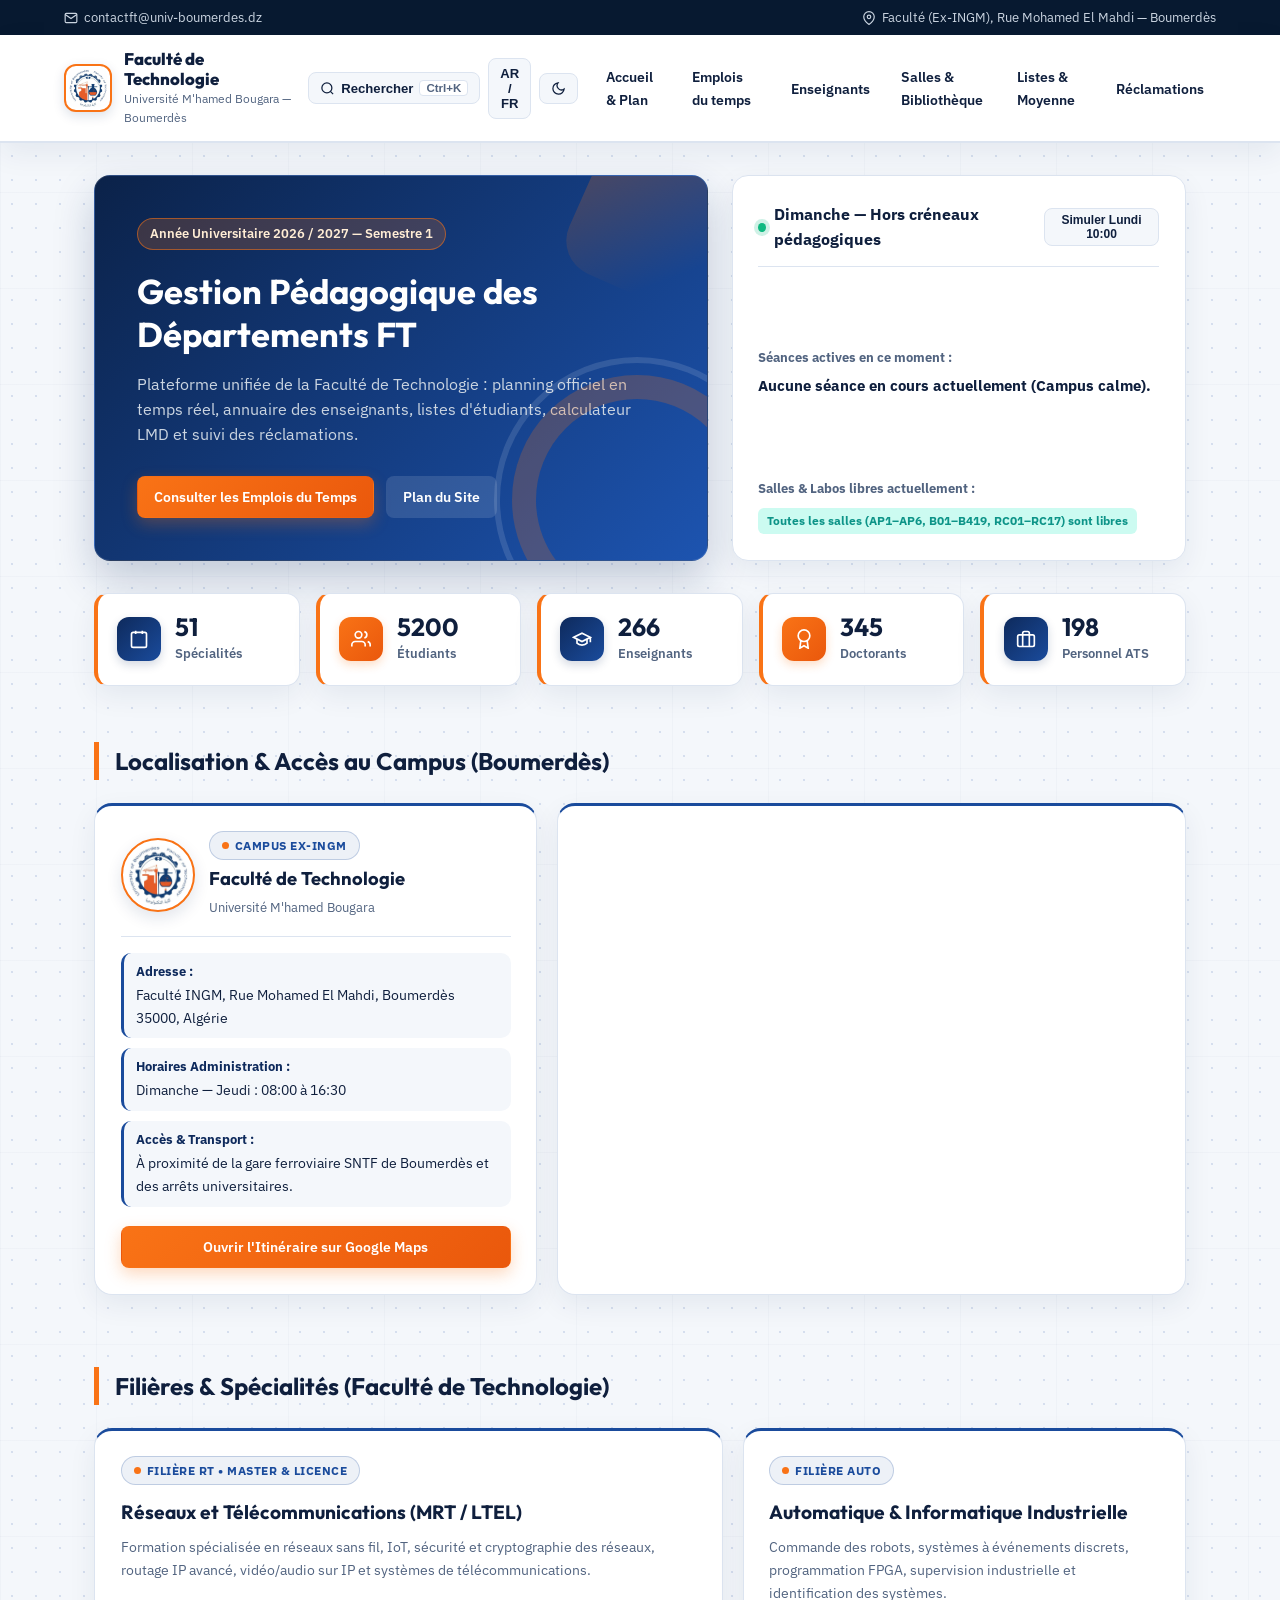
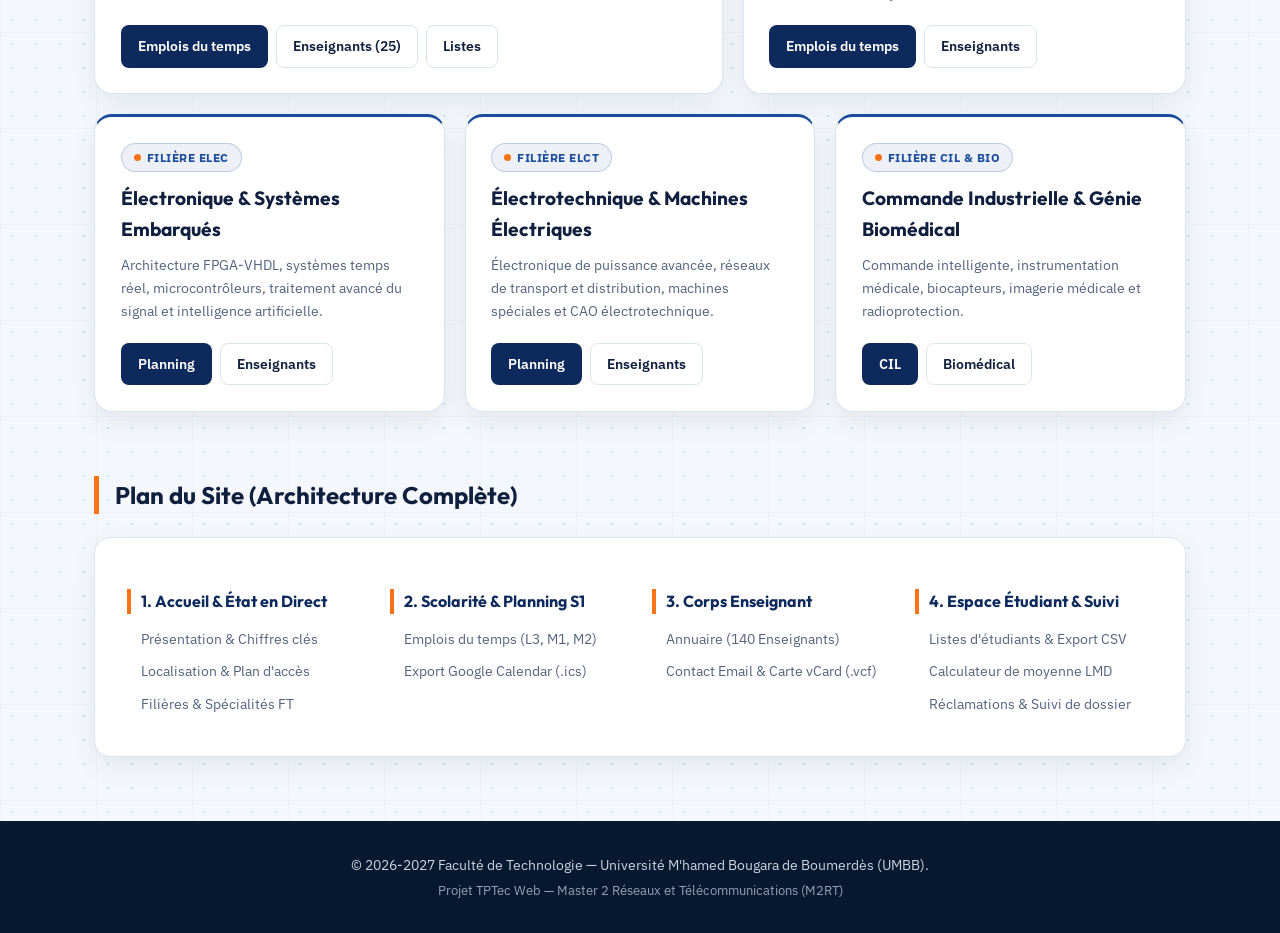
==== commit b8df8941: "Update index.html" ====
--- a/index.html
+++ b/index.html
@@ -9,7 +9,6 @@
 </head>
 <body>
 
-    <!-- الشريط العلوي -->
     <div class="top-bar">
         <span class="top-bar-item">
             <svg width="14" height="14" viewBox="0 0 24 24" fill="none" stroke="currentColor" stroke-width="2"><path d="M4 4h16c1.1 0 2 .9 2 2v12c0 1.1-.9 2-2 2H4c-1.1 0-2-.9-2-2V6c0-1.1.9-2 2-2z"/><polyline points="22,6 12,13 2,6"/></svg>
@@ -21,7 +20,6 @@
         </span>
     </div>
 
-    <!-- شريط التنقل -->
     <header>
         <nav class="navbar">
             <a href="index.html" class="logo">
@@ -60,7 +58,6 @@
         </nav>
     </header>
 
-    <!-- الواجهة الرئيسية غير المتماثلة + لوحة القاعات الفارغة والحصص الجارية -->
     <section class="hero-section">
         <div class="hero-main">
             <div>
@@ -74,7 +71,6 @@
             </div>
         </div>
 
-        <!-- لوحة الحالة الذكية المستخرجة من data.js -->
         <aside class="live-panel">
             <div class="live-header">
                 <span style="font-weight: 700; display: flex; align-items: center; gap: 8px;">
@@ -96,7 +92,6 @@
         </aside>
     </section>
 
-    <!-- إحصائيات الكلية بعدّاد تصاعدي -->
     <section class="stats-grid">
         <div class="stat-card">
             <div class="stat-icon"><svg width="20" height="20" viewBox="0 0 24 24" fill="none" stroke="currentColor" stroke-width="2"><rect x="3" y="4" width="18" height="18" rx="2"/><line x1="16" y1="2" x2="16" y2="6"/><line x1="8" y1="2" x2="8" y2="6"/></svg></div>
@@ -120,16 +115,13 @@
         </div>
     </section>
 
-    <!-- الحاوية الرئيسية المنظمة -->
     <main class="container" id="departements" style="margin-top: 3.5rem;">
 
-        <!-- 1. قسم الموقع الجغرافي والخريطة التفاعلية للكلية -->
         <h2 class="section-title" id="localisation">
             <span>Localisation & Accès au Campus (Boumerdès)</span>
         </h2>
 
         <div class="bento-grid campus-location-grid" style="margin-bottom: 4.5rem;">
-            <!-- بطاقة الهوية والعنوان الرسمي -->
             <div class="bento-card span-5 campus-info-card">
                 <div>
                     <div class="campus-brand-header">
@@ -164,7 +156,6 @@
                 </div>
             </div>
 
-            <!-- الخريطة التفاعلية المدمجة -->
             <div class="bento-card span-7 map-card-container">
                 <iframe
                     class="campus-map-iframe"
@@ -176,7 +167,6 @@
             </div>
         </div>
 
-        <!-- 2. تخطيط Bento Grid للتخصصات (تم إصلاح التكرار والمسافات) -->
         <h2 class="section-title" data-i18n="deptSectionTitle" style="margin-top: 1rem;">
             <span>Filières & Spécialités (Département Génie Électrique)</span>
         </h2>
@@ -284,7 +274,6 @@
         </div>
     </main>
 
-    <!-- نافذة البحث الشامل Ctrl+K -->
     <div class="cmd-overlay" id="cmdOverlay">
         <div class="cmd-modal">
             <div class="cmd-input-wrap">
@@ -304,4 +293,4 @@
     <script src="js/data.js"></script>
     <script src="js/main.js"></script>
 </body>
-</html>+</html>
--- a/css/style.css
+++ b/css/style.css
@@ -804,26 +804,7 @@
     font-size: 0.9rem;
 }
 
-@media (max-width: 960px) {
-    .hero-section { grid-template-columns: 1fr; }
-    .stats-grid { grid-template-columns: repeat(2, 1fr); }
-    .span-7, .span-5, .span-4, .span-6 { grid-column: span 12; }
-    .burger-btn { display: inline-flex; }
-    .nav-links {
-        display: none;
-        width: 100%;
-        flex-direction: column;
-        align-items: stretch;
-        padding-top: 10px;
-        border-top: 1px solid var(--border);
-    }
-    .nav-links.show { display: flex; }
-}
-
-@media print {
-    header, .top-bar, .controls-bar, footer, .no-print { display: none !important; }
-    body { background: #fff !important; color: #000 !important; }
-}
+
 
 /* تخطيط الساعات والقاعات الذكية */
 .campus-tabs {
@@ -1386,10 +1367,6 @@
     color: #0f172a;
 }
 
-@media (max-width: 820px) {
-    .iso-viewport { height: 420px; }
-    .iso-building { transform: scale(0.58) !important; }
-}
 
 /* =========================================================
    MODERN TRANSITIONS, GLASSMORPHISM & MICRO-INTERACTIONS
@@ -1749,9 +1726,6 @@
     z-index: 2;
 }
 
-@media (max-width: 680px) {
-    .hero-watermark-logo { display: none; }
-}
 
 /* بطاقة معلومات الحرم الجامعي والخريطة */
 .campus-brand-header {
@@ -2150,32 +2124,453 @@
     40%, 60% { transform: rotateZ(6deg) scale(1.04); }
 }
 
+
+
+.compact-qr-overlay {
+    background: rgba(15, 23, 42, 0.28) !important;
+    backdrop-filter: blur(2px);
+    align-items: center !important;
+    justify-content: center !important;
+    padding: 16px !important;
+}
+
+.compact-qr-modal {
+    max-width: 280px !important;
+    width: 100% !important;
+    padding: 1.05rem 1.15rem !important;
+    text-align: center !important;
+    border-radius: 16px !important;
+    border: 2px solid var(--accent) !important;
+    box-shadow: 0 18px 42px rgba(14, 42, 92, 0.34) !important;
+    margin: auto !important;
+}
+
+/* ==========================================================================
+   التجاوب الاحترافي الشامل للهواتف والتابلت (Mobile & Tablet Responsive Pro)
+   ========================================================================== */
+
+html,
+body {
+    max-width: 100%;
+    overflow-x: hidden;
+}
+
+*,
+*::before,
+*::after {
+    box-sizing: border-box;
+}
+
+/* =========================================================
+   1. شريط التنقل والقائمة المنسدلة (أقل من 992px: هاتف + تابلت)
+   ========================================================= */
+@media (max-width: 992px) {
+    .top-bar {
+        padding: 6px 12px !important;
+        font-size: 0.74rem !important;
+        flex-wrap: wrap !important;
+        justify-content: center !important;
+        gap: 6px 14px !important;
+        text-align: center !important;
+    }
+
+    .navbar {
+        padding: 10px 14px !important;
+        gap: 8px !important;
+        justify-content: space-between !important;
+        align-items: center !important;
+        flex-wrap: nowrap !important;
+        position: relative !important;
+    }
+
+    .logo {
+        display: flex !important;
+        align-items: center !important;
+        gap: 9px !important;
+        min-width: 0 !important;
+        flex: 1 1 auto !important;
+    }
+
+    .logo-emblem,
+    .logo-emblem img {
+        width: 38px !important;
+        height: 38px !important;
+        min-width: 38px !important;
+    }
+
+    .logo-text-wrap {
+        min-width: 0 !important;
+    }
+
+    .logo-title {
+        font-size: 0.88rem !important;
+        line-height: 1.18 !important;
+        white-space: normal !important;
+        display: block !important;
+    }
+
+    .logo-sub {
+        display: none !important;
+    }
+
+    .nav-actions {
+        display: flex !important;
+        align-items: center !important;
+        gap: 6px !important;
+        flex-shrink: 0 !important;
+    }
+
+    .nav-actions .icon-btn,
+    .burger-btn {
+        padding: 7px 9px !important;
+        font-size: 0.76rem !important;
+        white-space: nowrap !important;
+        min-height: 36px !important;
+        display: inline-flex !important;
+        align-items: center !important;
+        justify-content: center !important;
+    }
+
+    /* إخفاء النص داخل زر البحث في الهاتف والاكتفاء بالأيقونة */
+    #openSearchBtn span,
+    #openSearchBtn .kbd-hint,
+    .search-btn span,
+    .search-btn kbd {
+        display: none !important;
+    }
+
+    /* القائمة المنسدلة متوافقة مع جميع الأصناف التي يفعّلها main.js */
+    .nav-links {
+        display: none !important;
+        position: fixed !important;
+        top: 64px !important;
+        left: 12px !important;
+        right: 12px !important;
+        bottom: auto !important;
+        width: auto !important;
+        max-width: none !important;
+        height: auto !important;
+        max-height: calc(100vh - 80px) !important;
+        overflow-y: auto !important;
+        flex-direction: column !important;
+        gap: 6px !important;
+        padding: 14px !important;
+        background: var(--card-bg, #ffffff) !important;
+        border: 1.5px solid var(--border, #e2e8f0) !important;
+        border-radius: 16px !important;
+        box-shadow: 0 22px 48px rgba(14, 42, 92, 0.28) !important;
+        z-index: 9995 !important;
+        transform: none !important;
+        opacity: 1 !important;
+        visibility: visible !important;
+    }
+
+    body.dark-mode .nav-links {
+        background: #1e293b !important;
+        border-color: #334155 !important;
+    }
+
+    .nav-links.open,
+    .nav-links.active,
+    .nav-links.show,
+    .nav-links.visible,
+    .nav-links.is-open,
+    .nav-links.nav-open,
+    .navbar.open .nav-links,
+    .navbar.active .nav-links,
+    .navbar.show .nav-links,
+    header.open .nav-links,
+    body.menu-open .nav-links {
+        display: flex !important;
+    }
+
+    .nav-links li {
+        width: 100% !important;
+    }
+
+    .nav-links a {
+        display: block !important;
+        width: 100% !important;
+        padding: 11px 14px !important;
+        border-radius: 10px !important;
+        font-size: 0.92rem !important;
+        text-align: start !important;
+    }
+}
+
+/* =========================================================
+   2. تنسيق التابلت (769px إلى 1024px)
+   ========================================================= */
+@media (min-width: 769px) and (max-width: 1024px) {
+    .container,
+    .hero-section,
+    .stats-grid {
+        padding-inline: 20px !important;
+    }
+
+    .hero-section {
+        grid-template-columns: 1fr !important;
+        gap: 1.25rem !important;
+    }
+
+    .stats-grid {
+        grid-template-columns: repeat(3, 1fr) !important;
+        gap: 12px !important;
+    }
+
+    .bento-grid,
+    .dept-grid,
+    .sitemap-tree {
+        display: grid !important;
+        grid-template-columns: repeat(2, 1fr) !important;
+        gap: 16px !important;
+    }
+
+    .bento-grid > *,
+    .span-12, .span-8, .span-7, .span-6, .span-5, .span-4, .span-3 {
+        grid-column: span 1 !important;
+        width: 100% !important;
+        min-width: 0 !important;
+    }
+
+    .campus-location-grid > .campus-info-card,
+    .campus-location-grid > .map-card-container,
+    .bento-grid > .span-7:first-child {
+        grid-column: 1 / -1 !important;
+    }
+
+    .iso-building {
+        scale: 0.72;
+        transform-origin: center center;
+    }
+}
+
+/* =========================================================
+   3. تنسيق الهواتف الذكية (أقل من 768px)
+   ========================================================= */
 @media (max-width: 768px) {
+    .container,
+    .hero-section,
+    .stats-grid {
+        width: 100% !important;
+        max-width: 100% !important;
+        padding-inline: 14px !important;
+        margin-inline: auto !important;
+    }
+
+    /* القسم الرئيسي (Hero) */
+    .hero-section {
+        grid-template-columns: 1fr !important;
+        gap: 1rem !important;
+        margin-top: 1rem !important;
+    }
+
+    .hero-main {
+        padding: 1.4rem 1.2rem !important;
+        border-radius: 18px !important;
+    }
+
+    .hero-main h1 {
+        font-size: 1.48rem !important;
+        line-height: 1.28 !important;
+    }
+
+    .hero-main p {
+        font-size: 0.88rem !important;
+    }
+
+    .hero-cta-group,
+    .hero-btns,
+    .hero-actions {
+        display: flex !important;
+        flex-direction: column !important;
+        gap: 8px !important;
+        width: 100% !important;
+    }
+
+    .hero-cta-group .btn,
+    .hero-btns .btn,
+    .hero-actions .btn {
+        width: 100% !important;
+        text-align: center !important;
+    }
+
+    /* بطاقات الإحصائيات */
+    .stats-grid {
+        grid-template-columns: repeat(2, 1fr) !important;
+        gap: 10px !important;
+    }
+
+    .stats-grid .stat-card:last-child:nth-child(odd) {
+        grid-column: 1 / -1 !important;
+    }
+
+    .stat-card {
+        padding: 12px !important;
+    }
+
+    /* إصلاح شبكة Bento Grid وبطاقات التخصصات والموقع وخريطة الموقع */
+    .bento-grid,
+    .dept-grid,
+    .sitemap-tree {
+        display: grid !important;
+        grid-template-columns: 1fr !important;
+        gap: 14px !important;
+        width: 100% !important;
+    }
+
+    .bento-grid > *,
+    .span-12, .span-8, .span-7, .span-6, .span-5, .span-4, .span-3 {
+        grid-column: 1 / -1 !important;
+        width: 100% !important;
+        max-width: 100% !important;
+        min-width: 0 !important;
+    }
+
+    .bento-card,
+    .dept-card,
+    .card {
+        padding: 1.25rem !important;
+        width: 100% !important;
+        overflow-wrap: break-word;
+    }
+
+    .card-actions {
+        display: flex !important;
+        flex-wrap: wrap !important;
+        gap: 8px !important;
+        margin-top: 1rem !important;
+    }
+
+    .card-actions .btn {
+        flex: 1 1 auto !important;
+        text-align: center !important;
+    }
+
+    /* إصلاح تداخل بطاقة الموقع مع خريطة Google Maps */
+    .campus-info-card,
+    .location-details-card,
+    .map-card-container {
+        position: static !important;
+        width: 100% !important;
+        max-width: 100% !important;
+        margin: 0 !important;
+        transform: none !important;
+    }
+
+    .map-card-container,
+    .campus-map-iframe {
+        height: 260px !important;
+        min-height: 260px !important;
+        border-radius: 16px !important;
+    }
+
+    /* أشرطة التحكم والفلاتر */
+    .controls-bar {
+        flex-direction: column !important;
+        gap: 10px !important;
+        padding: 12px !important;
+    }
+
+    .control-group,
+    .control-group select,
+    .control-group input {
+        width: 100% !important;
+    }
+
+    /* صفحة المكتبة الذكية والمجسم 3D على الهاتف */
+    .campus-tabs {
+        flex-direction: column !important;
+        gap: 8px !important;
+    }
+
+    .campus-tabs .tab-btn {
+        width: 100% !important;
+        text-align: center !important;
+    }
+
+    .library-banner {
+        flex-direction: column !important;
+        align-items: flex-start !important;
+        gap: 10px !important;
+    }
+
+    .floor-tabs {
+        display: flex !important;
+        flex-direction: column !important;
+        gap: 8px !important;
+        width: 100% !important;
+    }
+
+    .floor-btn {
+        width: 100% !important;
+        justify-content: space-between !important;
+    }
+
+    .iso-viewport {
+        display: flex !important;
+        flex-direction: column !important;
+        align-items: center !important;
+        justify-content: flex-start !important;
+        padding: 1rem 0.5rem 1.5rem !important;
+        overflow: hidden !important;
+    }
+
+    .iso-building {
+        scale: 0.50;
+        transform-origin: top center;
+        margin-bottom: -155px;
+    }
+
     .floating-badge-dock {
-        position: static;
-        margin: 1rem auto 0;
+        position: static !important;
+        margin-top: 1.25rem !important;
+        z-index: 5;
+    }
+
+    #studentLoginForm,
+    #studentDashboard {
+        flex-direction: column !important;
+        align-items: stretch !important;
+    }
+
+    #studentLoginForm input,
+    #studentLoginForm select,
+    #studentLoginForm button {
+        width: 100% !important;
+        max-width: 100% !important;
+    }
+
+    .compact-qr-overlay {
+        align-items: center !important;
+        justify-content: center !important;
+    }
+
+    /* جداول التوقيت واللوائح */
+    .table-responsive,
+    .table-wrapper,
+    .table-container {
+        width: 100% !important;
+        overflow-x: auto !important;
+        -webkit-overflow-scrolling: touch;
     }
 }
 
 /* =========================================================
-   فصل مجسم الطاولات (2D/3D) عن البادج دون تغيير أبعاد البادج
+   4. الهواتف الصغيرة جداً (أقل من 420px)
    ========================================================= */
-@media (min-width: 860px) {
-    .iso-viewport {
-        display: flex;
-        align-items: center;
-        justify-content: center;
-        transition: padding 0.35s cubic-bezier(0.22, 1, 0.36, 1);
-    }
-
-    /* حجز مساحة للبادج على اليمين وتصغير مجسم القاعة قليلاً عند تفعيل البادج */
-    .iso-viewport:has(#floatingBadgeDock:not([style*="display: none"])) {
-        padding-inline-end: 245px;
-    }
-
-    .iso-viewport:has(#floatingBadgeDock:not([style*="display: none"])) .iso-building {
-        scale: 0.84;
-        transform-origin: center center;
-        transition: scale 0.35s cubic-bezier(0.22, 1, 0.36, 1), transform 0.5s ease;
-    }
-}+@media (max-width: 420px) {
+    .logo-title {
+        font-size: 0.82rem !important;
+    }
+
+    .iso-building {
+        scale: 0.40;
+        margin-bottom: -190px;
+    }
+
+    .student-badge-3d {
+        width: 196px !important;
+        height: 290px !important;
+    }
+}
